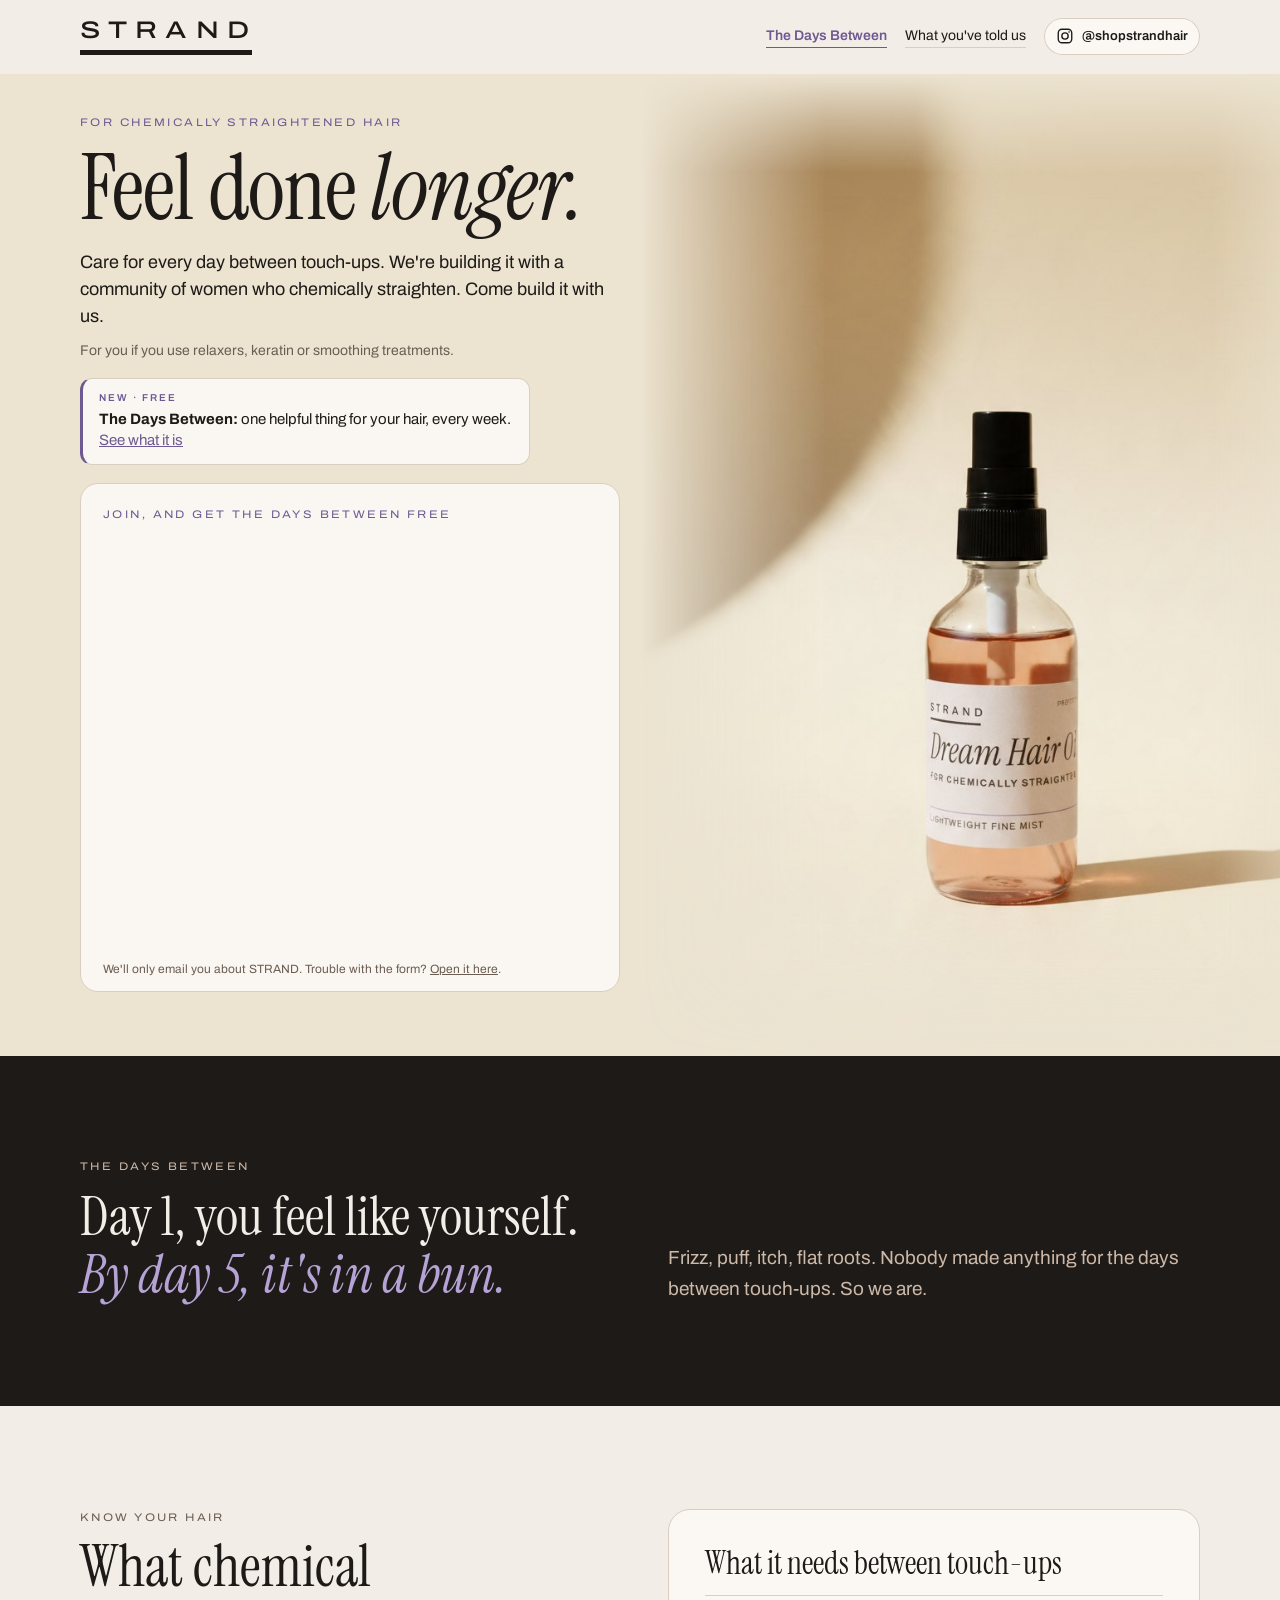
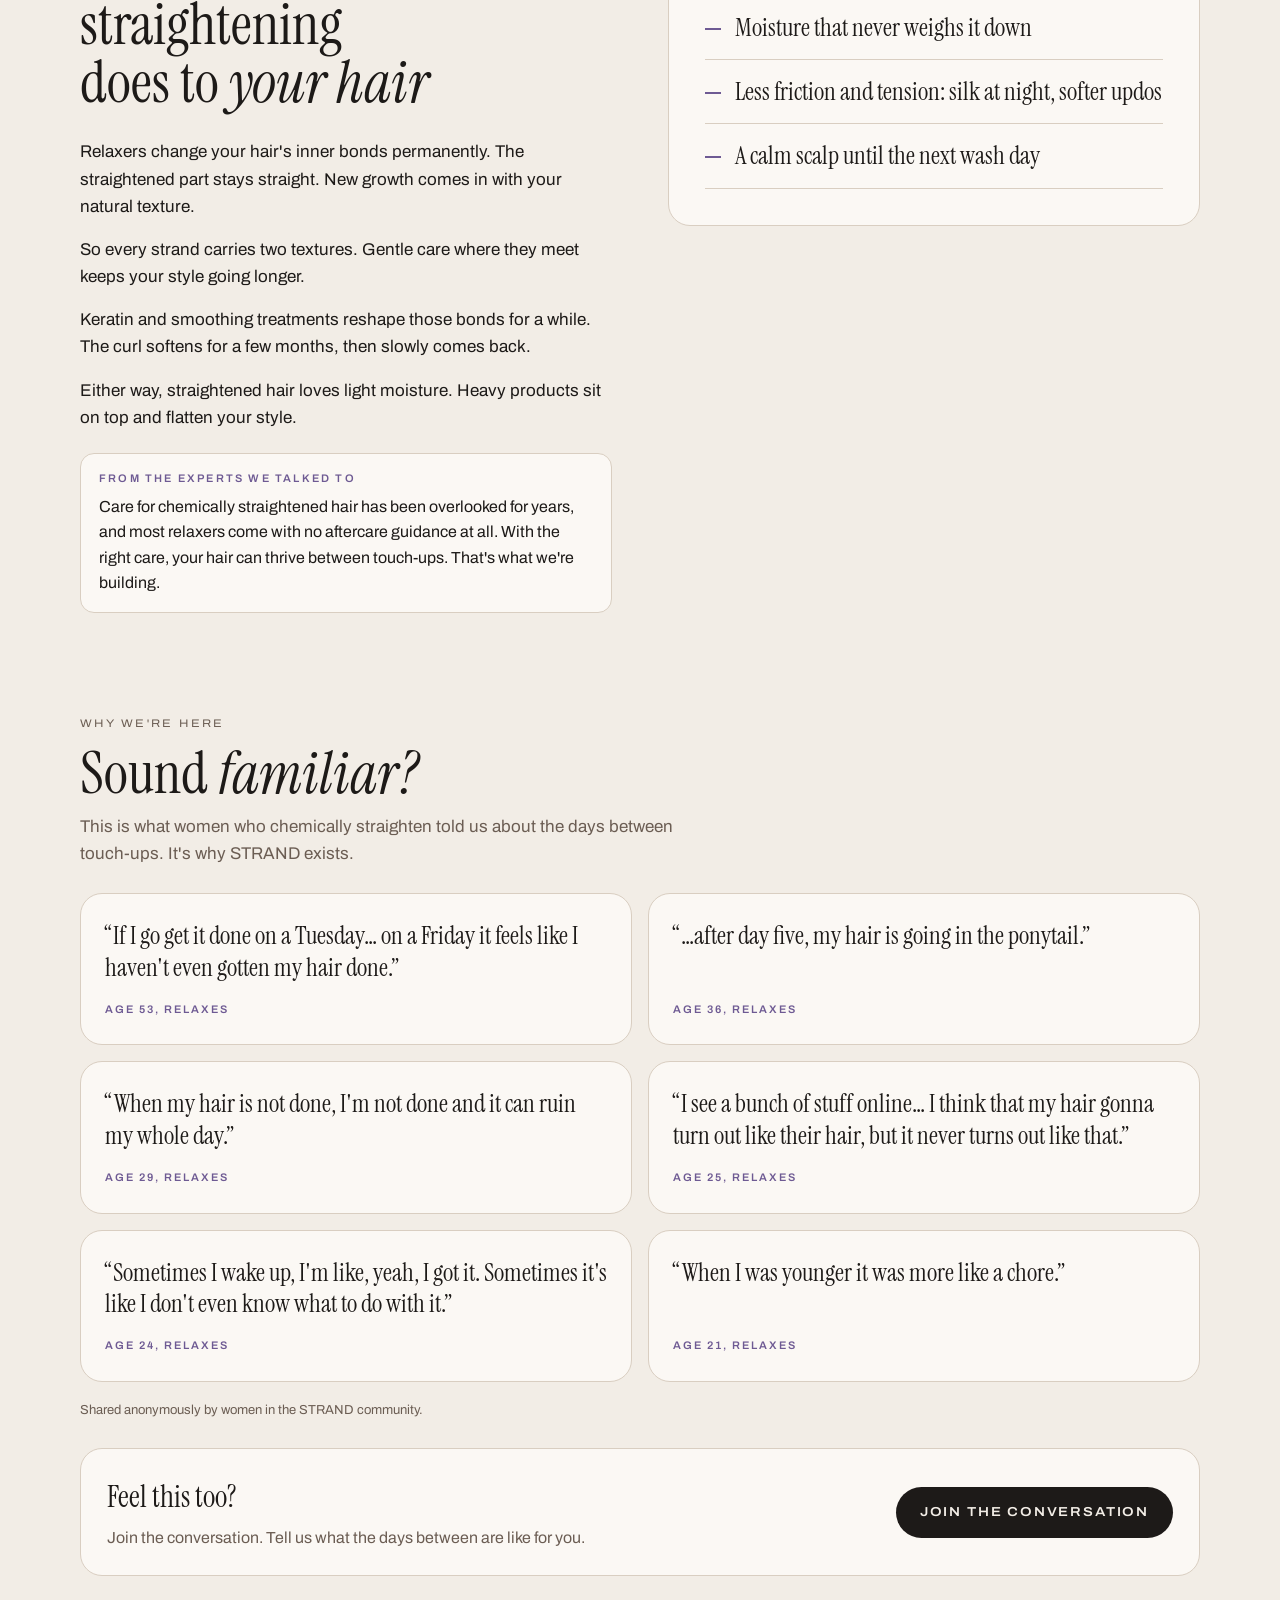
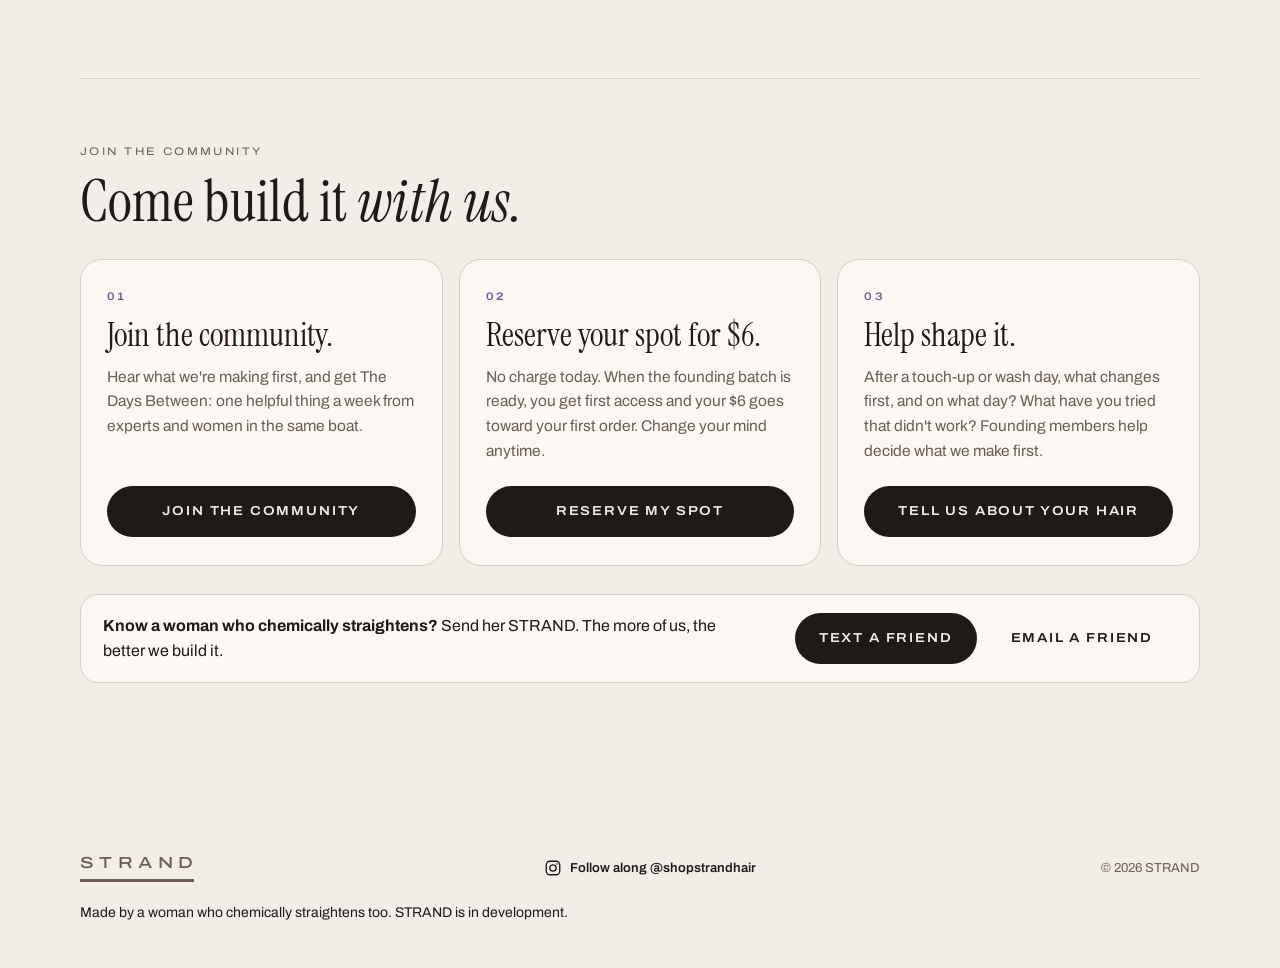
==== index.html @ 265624a0 "Hybrid: keep community homepage, add The Days Between tab, hero callout and landing page Co-Authored" ====
<!doctype html>
<html lang="en">
<head>
<meta charset="utf-8">
<meta name="viewport" content="width=device-width, initial-scale=1, viewport-fit=cover">
<title>STRAND | Care for chemically straightened hair</title>
<meta name="description" content="Feel done longer. Care for every day between touch-ups, built with women who chemically straighten.">
<link rel="icon" href="icon.png" type="image/png">
<link rel="apple-touch-icon" href="icon.png">
<meta property="og:type" content="website">
<meta property="og:site_name" content="STRAND">
<meta property="og:url" content="https://strand-haircare.com/">
<meta property="og:title" content="STRAND | Care for chemically straightened hair">
<meta property="og:description" content="Feel done longer. Care for every day between touch-ups, built with women who chemically straighten.">
<meta property="og:image" content="https://strand-haircare.com/og.png?v=3">
<meta property="og:image:width" content="1200">
<meta property="og:image:height" content="630">
<meta property="og:image:alt" content="A STRAND glass bottle with a black fine-mist sprayer on a cream background">
<meta name="twitter:card" content="summary_large_image">
<meta name="twitter:image" content="https://strand-haircare.com/og.png?v=3">
<link rel="preconnect" href="https://fonts.googleapis.com">
<link rel="preconnect" href="https://fonts.gstatic.com" crossorigin>
<link rel="stylesheet" href="https://fonts.googleapis.com/css2?family=Archivo:wdth,wght@62..125,300..700&family=Instrument+Serif:ital@0;1&display=swap">
<link rel="stylesheet" href="styles.css?v=20261026">
<link rel="preload" as="image" href="img/dream-hair-oil.jpg">
<style>
html,body{overflow-x:clip}
:root{--cream:#ECE4D1}

/* Hero: bottle photo as full-bleed background */
.v3hero{position:relative;overflow:hidden;background:var(--cream);padding:40px 0 64px}
.v3hero::before{content:"";position:absolute;top:0;bottom:0;left:50%;aspect-ratio:864/1184;background:url(img/dream-hair-oil.jpg) 50% 50%/cover no-repeat;-webkit-mask-image:linear-gradient(90deg,transparent 0,#000 26%,#000 80%,transparent 100%),linear-gradient(180deg,transparent 0,#000 10%,#000 90%,transparent 100%);-webkit-mask-composite:source-in;mask-image:linear-gradient(90deg,transparent 0,#000 26%,#000 80%,transparent 100%),linear-gradient(180deg,transparent 0,#000 10%,#000 90%,transparent 100%);mask-composite:intersect;pointer-events:none}
.v3hero .wrap{position:relative;z-index:1;min-height:640px;display:flex;align-items:center}
.v3hero .copy{max-width:540px}
.v3hero .eyebrow{color:var(--lav-deep);margin-bottom:14px}
.v3hero h1{font-size:clamp(48px,7vw,92px);line-height:.95;letter-spacing:-.01em}
.v3hero .sub{font-size:18px;line-height:1.5;color:var(--ink);margin:18px 0 10px;max-width:30em}
.v3hero .foryou{font-size:14px;color:var(--muted);margin:0 0 22px}
.dbcall{display:block;margin:-6px 0 18px;padding:12px 16px;background:rgba(251,248,244,.94);border:1px solid var(--line);border-left:3px solid var(--lav-deep);border-radius:12px;font-size:15px;line-height:1.45;color:var(--ink);text-decoration:none;max-width:30em}.dbcall span{display:block;font-size:10px;letter-spacing:.2em;text-transform:uppercase;color:var(--lav-deep);font-weight:600;margin-bottom:3px}.dbcall u{color:var(--lav-deep)}
.hero-form{background:rgba(251,248,244,.94)}
.hide{display:none!important}

.sec{padding:clamp(64px,8vw,104px) 0}
.sec h2{font-size:clamp(36px,4.6vw,58px);line-height:1}
.sec .lede{font-size:18px;color:var(--muted);max-width:32em;margin:18px 0 0}

/* The days between */
.days{background:var(--ink);color:var(--on-cocoa)}
.days .eyebrow{color:var(--on-cocoa-muted)}
.days .grid{display:grid;grid-template-columns:1fr 1fr;gap:56px;align-items:end}
.days .big{font-family:var(--f-display);font-size:clamp(34px,4.2vw,54px);line-height:1.08;margin:12px 0 0}
.days .big em{color:var(--lav)}
.days p.lede{color:var(--on-cocoa-muted);margin:0;font-size:19px}

/* What straightening does */
.navlinks{display:flex;align-items:center;gap:18px}.navtold{font-size:14px;color:var(--ink);text-decoration:none;border-bottom:1px solid var(--line)}.navdb{font-size:14px;color:var(--lav-deep);font-weight:600;text-decoration:none;border-bottom:1px solid currentColor}@media (max-width:600px){.navtold{display:none}}
.learn .grid{display:grid;grid-template-columns:1fr 1fr;gap:56px;align-items:start}
.learn .facts{display:flex;flex-direction:column;gap:16px;font-size:17px;margin:0}
.learn .facts p{margin:0}
.learn .facts .experts{margin-top:6px;padding:16px 18px;background:var(--card);border:1px solid var(--line);border-radius:14px;font-size:16px}
.learn .facts .experts span{display:block;font-size:11px;letter-spacing:.2em;text-transform:uppercase;color:var(--lav-deep);font-weight:600;margin-bottom:6px}
.ways .share{margin-top:28px;display:flex;gap:18px;align-items:center;justify-content:space-between;flex-wrap:wrap;border:1px solid var(--line);border-radius:18px;padding:18px 22px;background:var(--card)}
.ways .share p{margin:0;max-width:40em}
.ways .sharebtns{display:flex;gap:10px;flex-wrap:wrap}
.learn .needs{background:var(--card);border:1px solid var(--line);border-radius:22px;padding:clamp(24px,3vw,36px)}
.learn .needs h3{font-size:clamp(26px,2.6vw,32px);line-height:1.1;margin:0 0 14px}
.learn .needs ul{list-style:none;margin:0;padding:0;border-top:1px solid var(--line)}
.learn .needs li{font-family:var(--f-display);font-size:clamp(21px,2vw,25px);line-height:1.25;padding:16px 0;border-bottom:1px solid var(--line);display:flex;gap:14px;align-items:baseline}
.learn .needs li::before{content:"";flex:none;width:16px;height:2px;background:var(--lav-deep);transform:translateY(-6px)}

/* What you've told us */
.told{padding-top:0}
.told .qrow{display:grid;grid-template-columns:repeat(2,1fr);gap:16px}
.told .q{margin:0;background:var(--card);border:1px solid var(--line);border-radius:22px;padding:26px 24px;display:flex;flex-direction:column;justify-content:space-between;gap:18px}
.told blockquote{margin:0;font-family:var(--f-display);font-size:clamp(21px,2vw,25px);line-height:1.25}
.told figcaption{font-size:11px;letter-spacing:.18em;text-transform:uppercase;color:var(--lav-deep);font-weight:600}
.told .qnote{margin:18px 0 0;font-size:13px;color:var(--muted)}
.told .qlede{margin:0 0 26px;max-width:620px;font-size:17px;color:var(--muted)}
.told .qcta{margin-top:28px;background:var(--card);border:1px solid var(--line);border-radius:22px;padding:24px 26px;display:flex;align-items:center;justify-content:space-between;gap:20px}
.told .qcta h3{font-size:clamp(24px,2.4vw,30px);margin:0 0 4px}
.told .qcta p{margin:0;color:var(--muted)}
@media (max-width:700px){.told .qcta{flex-direction:column;align-items:stretch}}
@media (max-width:900px){.told .qrow{grid-template-columns:none;grid-auto-flow:column;grid-auto-columns:82%;overflow-x:auto;scroll-snap-type:x mandatory;padding-bottom:6px}.told .q{scroll-snap-align:start}}

/* Three ways in */
.ways{padding-top:0;padding-bottom:clamp(88px,10vw,128px)}
.ways .head{border-top:1px solid var(--line);padding-top:clamp(40px,5vw,64px);margin-bottom:28px}
.ways .row{display:grid;grid-template-columns:repeat(3,1fr);gap:16px}
.way{background:var(--card);border:1px solid var(--line);border-radius:22px;padding:28px 26px;display:flex;flex-direction:column;gap:12px;min-width:0}
.way .n{font-size:11px;letter-spacing:.2em;color:var(--lav-deep);font-weight:600;font-stretch:115%}
.way h3{font-size:clamp(28px,2.6vw,34px);line-height:1.05}
.way p{margin:0;color:var(--muted);font-size:15.5px;flex:1}
.way .btn{margin-top:10px;align-self:stretch}

.sticky{position:fixed;left:12px;right:12px;bottom:calc(12px + env(safe-area-inset-bottom));z-index:50;display:none}
.sticky .btn{width:100%;box-shadow:0 8px 28px rgba(29,26,24,.25)}
footer .made{flex-basis:100%;order:3;font-size:14px;color:var(--ink)}

@media (max-width:1100px){
  .v3hero::before{left:auto;right:-6%}
  .v3hero .copy{max-width:470px}
}
@media (max-width:900px){
  .days .grid,.learn .grid,.ways .row{grid-template-columns:1fr;gap:22px}
  .v3hero{padding:22px 0 36px}
  .v3hero::before{display:none}
  .v3hero .stage{margin:-24px calc(-1 * max(20px, env(safe-area-inset-left, 0px))) -6px;background:url(img/dream-hair-oil.jpg) 50% -170px/auto 600px no-repeat;-webkit-mask-image:linear-gradient(180deg,transparent 0,#000 12%,#000 85%,transparent 100%);mask-image:linear-gradient(180deg,transparent 0,#000 12%,#000 85%,transparent 100%)}
  .v3hero .wrap{min-height:0;display:block}
  .v3hero .copy{max-width:none}
  .v3hero .stage{height:340px}
  /* Mobile: form above the fold, bottle below it */
  .v3hero .copy{display:flex;flex-direction:column}
  .v3hero .hero-form{order:1}
  .v3hero .stage{order:2;margin-top:4px;height:300px}
  .v3hero .foryou{margin-bottom:14px}
  .v3hero h1{font-size:46px}
  .v3hero .sub{font-size:16px;margin:12px 0 8px}
  .v3hero .eyebrow{margin-bottom:8px}
  .sticky.on{display:block}
}
@media (min-width:901px){.v3hero .stage{display:none}}
</style>
</head>
<body>

<header class="top" id="top-bar">
  <div class="wrap">
    <a class="mark" href="#top" aria-label="STRAND home"><b>STRAND</b><i></i></a>
    <nav class="navlinks" aria-label="Main">
      <a class="navdb" href="/days-between">The Days Between</a>
      <a class="navtold" href="#told">What you've told us</a>
      <a class="ig" href="https://www.instagram.com/shopstrandhair/" target="_blank" rel="noopener" aria-label="Follow STRAND on Instagram"><svg viewBox="0 0 24 24" width="18" height="18" aria-hidden="true" fill="none" stroke="currentColor" stroke-width="1.8"><rect x="3" y="3" width="18" height="18" rx="5"/><circle cx="12" cy="12" r="4.2"/><circle cx="17.4" cy="6.6" r="1.1" fill="currentColor" stroke="none"/></svg><span>@shopstrandhair</span></a>
    </nav>
  </div>
</header>

<main id="top">
  <!-- Hero -->
  <section class="v3hero" aria-labelledby="h1">
    <div class="wrap">
      <div class="copy">
        <div class="eyebrow">For chemically straightened hair</div>
        <h1 id="h1">Feel done <em>longer.</em></h1>
        <p class="sub">Care for every day between touch-ups. We're building it with a community of women who chemically straighten. Come build it with us.</p>
        <p class="foryou">For you if you use relaxers, keratin or smoothing treatments.</p>
        <a class="dbcall" href="/days-between"><span>New · Free</span><b>The Days Between:</b> one helpful thing for your hair, every week. <u>See what it is</u></a>
        <div class="stage" aria-hidden="true"></div>
        <div class="tally-wrap hero-form" id="join">
          <div class="eyebrow" style="margin-bottom:6px">Join, and get The Days Between free</div>
          <iframe id="tally" data-src="https://tally.so/embed/q5ZBPY" width="100%" height="420" frameborder="0" marginheight="0" marginwidth="0" title="Join the list"></iframe>
          <p class="fine">We'll only email you about STRAND. Trouble with the form? <a href="https://tally.so/r/q5ZBPY" data-utm target="_blank" rel="noopener">Open it here</a>.</p>
        </div>
      </div>
    </div>
  </section>

  <!-- The days between -->
  <section class="sec days" id="days" aria-labelledby="h2days">
    <div class="wrap">
      <div class="grid">
        <div>
          <div class="eyebrow">The days between</div>
          <h2 id="h2days" class="big">Day 1, you feel like yourself. <em>By day 5, it's in a bun.</em></h2>
        </div>
        <p class="lede">Frizz, puff, itch, flat roots. Nobody made anything for the days between touch-ups. So we are.</p>
      </div>
    </div>
  </section>

  <!-- What chemical straightening does -->
  <section class="sec learn" id="learn" aria-labelledby="h2learn">
    <div class="wrap">
      <div class="grid">
        <div>
          <div class="eyebrow">Know your hair</div>
          <h2 id="h2learn" style="margin:12px 0 26px">What chemical straightening does to <em>your hair</em></h2>
          <div class="facts">
            <p>Relaxers change your hair's inner bonds permanently. The straightened part stays straight. New growth comes in with your natural texture.</p>
            <p>So every strand carries two textures. Gentle care where they meet keeps your style going longer.</p>
            <p>Keratin and smoothing treatments reshape those bonds for a while. The curl softens for a few months, then slowly comes back.</p>
            <p>Either way, straightened hair loves light moisture. Heavy products sit on top and flatten your style.</p>
            <p class="experts"><span>From the experts we talked to</span>Care for chemically straightened hair has been overlooked for years, and most relaxers come with no aftercare guidance at all. With the right care, your hair can thrive between touch-ups. That's what we're building.</p>
          </div>
        </div>
        <div class="needs">
          <h3>What it needs between touch-ups</h3>
          <ul>
            <li>Moisture that never weighs it down</li>
            <li>Less friction and tension: silk at night, softer updos</li>
            <li>A calm scalp until the next wash day</li>
          </ul>
        </div>
      </div>
    </div>
  </section>

  <!-- What you've told us -->
  <section class="sec told" id="told" aria-labelledby="h2told">
    <div class="wrap">
      <div class="eyebrow">Why we're here</div>
      <h2 id="h2told" style="margin:12px 0 10px">Sound <em>familiar?</em></h2>
      <p class="qlede">This is what women who chemically straighten told us about the days between touch-ups. It's why STRAND exists.</p>
      <div class="qrow">
          <figure class="q"><blockquote>&ldquo;If I go get it done on a Tuesday&hellip; on a Friday it feels like I haven't even gotten my hair done.&rdquo;</blockquote><figcaption>Age 53, relaxes</figcaption></figure>
          <figure class="q"><blockquote>&ldquo;&hellip;after day five, my hair is going in the ponytail.&rdquo;</blockquote><figcaption>Age 36, relaxes</figcaption></figure>
          <figure class="q"><blockquote>&ldquo;When my hair is not done, I'm not done and it can ruin my whole day.&rdquo;</blockquote><figcaption>Age 29, relaxes</figcaption></figure>
          <figure class="q"><blockquote>&ldquo;I see a bunch of stuff online&hellip; I think that my hair gonna turn out like their hair, but it never turns out like that.&rdquo;</blockquote><figcaption>Age 25, relaxes</figcaption></figure>
          <figure class="q"><blockquote>&ldquo;Sometimes I wake up, I'm like, yeah, I got it. Sometimes it's like I don't even know what to do with it.&rdquo;</blockquote><figcaption>Age 24, relaxes</figcaption></figure>
          <figure class="q"><blockquote>&ldquo;When I was younger it was more like a chore.&rdquo;</blockquote><figcaption>Age 21, relaxes</figcaption></figure>
      </div>
      <p class="qnote">Shared anonymously by women in the STRAND community.</p>
      <div class="qcta">
        <div><h3>Feel this too?</h3><p>Join the conversation. Tell us what the days between are like for you.</p></div>
        <a class="btn dark" href="https://tally.so/r/q5ZBPY" data-tally-btn="conversation" target="_blank" rel="noopener">Join the conversation</a>
      </div>
    </div>
  </section>

  <!-- Three ways in -->
  <section class="sec ways" id="ways" aria-labelledby="h2ways">
    <div class="wrap">
      <div class="head">
        <div class="eyebrow">Join the community</div>
        <h2 id="h2ways" style="margin-top:12px">Come build it <em>with us.</em></h2>
      </div>
      <div class="row">
        <article class="way">
          <span class="n">01</span>
          <h3>Join the community.</h3>
          <p>Hear what we're making first, and get The Days Between: one helpful thing a week from experts and women in the same boat.</p>
          <a class="btn dark" href="https://tally.so/r/q5ZBPY" data-tally-btn="waitlist" target="_blank" rel="noopener">Join the community</a>
        </article>
        <article class="way">
          <span class="n">02</span>
          <h3>Reserve your spot for $6.</h3>
          <p>No charge today. When the founding batch is ready, you get first access and your $6 goes toward your first order. Change your mind anytime.</p>
          <a class="btn dark" href="https://tally.so/r/q5ZBPY" data-tally-btn="reserve6" target="_blank" rel="noopener">Reserve my spot</a>
        </article>
        <article class="way">
          <span class="n">03</span>
          <h3>Help shape it.</h3>
          <p>After a touch-up or wash day, what changes first, and on what day? What have you tried that didn't work? Founding members help decide what we make first.</p>
          <a class="btn dark" href="https://tally.so/r/q5ZBPY" data-tally-btn="feedback" target="_blank" rel="noopener">Tell us about your hair</a>
        </article>
      </div>
      <div class="share">
        <p><strong>Know a woman who chemically straightens?</strong> Send her STRAND. The more of us, the better we build it.</p>
        <div class="sharebtns"><a class="btn dark" href="sms:?&amp;body=Thought%20of%20you%21%20I%20joined%20STRAND.%20They%27re%20building%20care%20for%20chemically%20straightened%20hair%2C%20for%20every%20day%20between%20touch-ups.%20Free%20to%20join%2C%20and%20you%20help%20decide%20what%20they%20make%20first%3A%20https%3A%2F%2Fstrand-haircare.com%2Fhi">Text a friend</a><a class="btn" href="mailto:?subject=Thought%20of%20you&amp;body=Hey%21%0A%0AI%20joined%20STRAND%20and%20thought%20of%20you%20right%20away.%0A%0AS%20T%20R%20A%20N%20D%0AFeel%20done%20longer.%0A%0ACare%20for%20every%20day%20between%20touch-ups%2C%20made%20with%20women%20who%20relax%2C%20use%20keratin%20or%20smooth%20their%20hair.%20It%27s%20a%20free%20community%2C%20and%20you%20help%20decide%20what%20they%20make%20first.%0A%0AJoin%20here%3A%20https%3A%2F%2Fstrand-haircare.com%2Finvite%0A">Email a friend</a></div>
      </div>
    </div>
  </section>
</main>

<div class="sticky" id="sticky"><a class="btn dark" href="#join">Join the list</a></div>

<footer>
  <div class="wrap">
    <a class="mark" href="#top" aria-label="STRAND home"><b>STRAND</b><i></i></a>
    <a class="foot-ig" href="https://www.instagram.com/shopstrandhair/" target="_blank" rel="noopener"><svg viewBox="0 0 24 24" width="18" height="18" aria-hidden="true" fill="none" stroke="currentColor" stroke-width="1.8"><rect x="3" y="3" width="18" height="18" rx="5"/><circle cx="12" cy="12" r="4.2"/><circle cx="17.4" cy="6.6" r="1.1" fill="currentColor" stroke="none"/></svg>Follow along @shopstrandhair</a>
    <span class="made">Made by a woman who chemically straightens too. STRAND is in development.</span>
    <span>&copy; 2026 STRAND</span>
  </div>
</footer>

<script>
(function(){
  var FORM='q5ZBPY';
  var q=new URLSearchParams(location.search), utm={};
  ['utm_source','utm_campaign','utm_content','utm_medium'].forEach(function(k){ if(q.get(k)) utm[k]=q.get(k); });
  var qs=new URLSearchParams(utm).toString();
  document.querySelectorAll('a[data-utm]').forEach(function(a){ if(qs) a.href+= (a.href.indexOf('?')>-1?'&':'?')+qs; });

  // Inline hero embed (unchanged wiring): page UTMs pass through as hidden fields
  var f=document.getElementById('tally'), p=new URLSearchParams(utm);
  p.set('alignLeft','1'); p.set('hideTitle','1'); p.set('transparentBackground','1'); p.set('dynamicHeight','1');
  f.setAttribute('data-tally-src', f.getAttribute('data-src')+'?'+p.toString());
  var sc=document.createElement('script'); sc.src='https://tally.so/widgets/embed.js'; sc.async=true;
  sc.onload=function(){ if(window.Tally){ Tally.loadEmbeds(); } };
  sc.onerror=function(){ f.src=f.getAttribute('data-tally-src'); };
  document.head.appendChild(sc);
  window.addEventListener('message',function(e){ try{ if(typeof e.data==='string' && e.data.indexOf('Tally.FormSubmitted')>-1){ joined(); } }catch(err){} });
  function joined(){ document.body.classList.add('joined'); upd(); }

  // Popup opener. fields = hidden fields sent to Tally (page UTMs + any button tag).
  function opener(fields, link){
    link.href='https://tally.so/r/'+FORM+(Object.keys(fields).length?'?'+new URLSearchParams(fields).toString():'');
    link.target='_blank'; link.rel='noopener';
    link.addEventListener('click',function(e){
      if(window.Tally && Tally.openPopup){
        e.preventDefault();
        Tally.openPopup(FORM,{layout:'modal',width:520,hiddenFields:fields,autoClose:1500,onSubmit:joined});
      } // else: the link opens the hosted form in a new tab with the same params
    });
  }

  // Three ways in: same form, button tag wins over any page utm_content
  document.querySelectorAll('[data-tally-btn]').forEach(function(a){
    var fields=Object.assign({},utm);
    if(!fields.utm_source) fields.utm_source='site';
    fields.utm_content=a.getAttribute('data-tally-btn');
    opener(fields,a);
  });

  // Mobile sticky: page UTMs only (same as before)
  var st=document.getElementById('sticky'), hero=document.getElementById('join'), end=document.getElementById('ways');
  opener(Object.assign({},utm), st.querySelector('a'));
  var vis={hero:true,end:false};
  function upd(){ st.classList.toggle('on', !vis.hero && !vis.end && !document.body.classList.contains('joined')); }
  if('IntersectionObserver' in window){
    new IntersectionObserver(function(es){ es.forEach(function(e){ vis.hero=e.isIntersecting; }); upd(); }).observe(hero);
    new IntersectionObserver(function(es){ es.forEach(function(e){ vis.end=e.isIntersecting; }); upd(); }).observe(end);
  }
  var sb=document.getElementById('sharebtn');
  if(sb){ var shareUrl='https://strand-haircare.com/?utm_source=share&utm_campaign=friend';
    sb.addEventListener('click',function(){
      var d={title:'STRAND',text:'Care for chemically straightened hair, built with women who straighten. Come help build it.',url:shareUrl};
      if(navigator.share){ navigator.share(d).catch(function(){}); }
      else if(navigator.clipboard){ navigator.clipboard.writeText(shareUrl).then(function(){ sb.textContent='Link copied'; setTimeout(function(){sb.textContent='Send to a friend';},2500); }); }
      else { location.href='mailto:?subject='+encodeURIComponent('Thought of you')+'&body='+encodeURIComponent(d.text+' '+shareUrl); }
    }); }
  var bar=document.getElementById('top-bar');
  window.addEventListener('scroll',function(){ bar.classList.toggle('scrolled', window.scrollY>10); },{passive:true});
})();
</script>
</body>
</html>
---- styles.css ----
:root{
  color-scheme:light;
  --silk:#F2EDE6; --sand:#E8DFD3; --tan:#C8AD92; --cocoa:#4A2E22; --ink:#1D1A18;
  --lav:#B6A3D6; --lav-deep:#6E5A93; --muted:#6B5D53; --line:#D9CEC1; --card:#FBF8F4;
  --on-cocoa:#F2EDE6; --on-cocoa-muted:#CDB9A8;
  --f-display:"Instrument Serif","Iowan Old Style",Georgia,serif;
  --f-body:"Archivo","Helvetica Neue",Arial,sans-serif;
}
*{box-sizing:border-box}
html{scroll-behavior:smooth}
body{margin:0;background:var(--silk);color:var(--ink);font-family:var(--f-body);font-size:16px;line-height:1.6;-webkit-font-smoothing:antialiased}
a{color:inherit}
:focus-visible{outline:2px solid var(--lav-deep);outline-offset:3px}
.wrap{max-width:1160px;margin:0 auto;padding-left:max(20px, env(safe-area-inset-left, 0px));padding-right:max(20px, env(safe-area-inset-right, 0px))}
.eyebrow{font-stretch:115%;font-size:11px;letter-spacing:.22em;text-transform:uppercase;color:var(--muted)}
h1,h2,h3{font-family:var(--f-display);font-weight:400;text-wrap:balance;margin:0}
h2{font-size:clamp(38px,5vw,64px);line-height:1}
h2 em,h1 em{font-style:italic}

/* Nav */
.top{position:sticky;top:0;z-index:20;background:rgba(242,237,230,.92);backdrop-filter:blur(10px);-webkit-backdrop-filter:blur(10px);border-bottom:1px solid transparent;transition:border-color .2s}
.top.scrolled{border-bottom-color:var(--line)}
.top .wrap{display:flex;align-items:center;justify-content:space-between;gap:16px;padding-block:18px}
.mark{display:inline-flex;flex-direction:column;gap:8px;text-decoration:none}
.mark b{font-weight:500;font-stretch:125%;letter-spacing:.34em;font-size:24px;line-height:1}
.mark i{display:block;height:5px;background:currentColor;width:calc(100% - .34em)}
.navlinks{display:flex;align-items:center;gap:22px}
.navlinks a.txt{font-size:13px;text-decoration:none;color:var(--muted)}
.navlinks a.txt:hover{color:var(--ink)}
.btn{display:inline-flex;align-items:center;justify-content:center;gap:10px;border:0;cursor:pointer;font-family:var(--f-body);font-stretch:112%;font-size:13px;letter-spacing:.14em;text-transform:uppercase;font-weight:600;padding:15px 24px;border-radius:999px;text-decoration:none;transition:transform .15s,background .15s,box-shadow .15s}
.btn:hover{transform:translateY(-1px)}
.btn.dark{background:var(--ink);color:var(--silk)}
.btn.lav{background:var(--lav);color:var(--ink)}
.btn.ghost{background:transparent;color:var(--ink);box-shadow:inset 0 0 0 1px var(--ink)}
.btn.sm{padding:11px 18px;font-size:11px}

/* Strand line */
.strandline{padding-top:28px}
.strandline .row{position:relative;overflow:hidden;padding-left:6px;margin-left:-6px}
.strandline svg{display:block;width:100%;height:clamp(54px,7.15vw,80px);overflow:visible}
.strandline .cap{position:absolute;right:0;top:50%;transform:translateY(calc(-100% - 2px));background:var(--silk);padding-left:14px}

/* Hero */
.hero{padding-block:34px 96px}
.hero .wrap{display:grid;grid-template-columns:1.05fr .95fr;gap:56px;align-items:center}
.hero h1{font-size:clamp(54px,8vw,112px);line-height:.94;letter-spacing:-.01em}
.hero h1 em{display:block}
.hero .lede{font-size:19px;color:var(--muted);max-width:31em;margin:28px 0 34px}
.hero .lede strong{color:var(--ink);font-weight:600}
.ctas{display:flex;flex-wrap:wrap;gap:12px;align-items:center}
.ctas small{flex-basis:100%;color:var(--muted);font-size:13px;margin-top:4px}

/* Product shot */
.shot-col{display:flex;flex-direction:column;gap:18px;min-width:0}
.reserve{display:flex;flex-direction:column;align-items:center;gap:8px;text-align:center}
.reserve small{color:var(--muted);font-size:13px}

.shot{position:relative;border-radius:22px;overflow:hidden;aspect-ratio:4/5;max-width:100%;background:radial-gradient(120% 80% at 50% 18%,#F6F1EA 0%,#E9DFD2 55%,#DACCBC 100%)}
.shot::after{content:"";position:absolute;left:0;right:0;bottom:0;height:30%;background:linear-gradient(180deg,rgba(255,255,255,0) 0%,rgba(205,188,170,.35) 100%)}
.shot svg{position:absolute;inset:0;width:100%;height:100%}

/* Problem */
.panel{background:var(--cocoa);color:var(--on-cocoa);border-radius:28px;padding:clamp(36px,6vw,80px)}
.problem .grid{display:grid;grid-template-columns:.9fr 1.1fr;gap:56px;align-items:start}
.problem p.sub{font-size:19px;color:var(--on-cocoa-muted);margin:22px 0 0;max-width:24em}
.pains{list-style:none;margin:0;padding:0;border-top:1px solid rgba(242,237,230,.2)}
.pains li{font-family:var(--f-display);font-size:clamp(23px,2.6vw,31px);line-height:1.2;padding:20px 0;border-bottom:1px solid rgba(242,237,230,.2);display:grid;grid-template-columns:44px 1fr;align-items:baseline}
.pains li span{font-family:var(--f-body);font-size:11px;letter-spacing:.18em;color:var(--on-cocoa-muted)}

section.block{padding-block:clamp(72px,10vw,120px)}

/* Product */
.product .grid{display:grid;grid-template-columns:1fr 1fr;gap:64px;align-items:center}
.status{display:inline-flex;align-items:center;gap:8px;font-size:12px;letter-spacing:.12em;text-transform:uppercase;font-weight:600;color:var(--lav-deep);font-stretch:112%}
.status::before{content:"";width:8px;height:8px;border-radius:50%;background:var(--lav)}
.product h2{margin-top:16px}
.product p.subt{font-size:12px;letter-spacing:.2em;text-transform:uppercase;color:var(--muted);font-stretch:115%;margin:14px 0 24px}
.product p.desc{font-size:19px;margin:0 0 30px;max-width:30em}
.specs{display:grid;grid-template-columns:1fr 1fr;border-top:1px solid var(--line);margin:0 0 34px}
.specs div{padding:16px 16px 16px 0;border-bottom:1px solid var(--line);min-width:0}
.specs dt{font-size:11px;letter-spacing:.18em;text-transform:uppercase;color:var(--muted);font-stretch:115%;margin-bottom:4px}
.specs dd{margin:0;font-size:15px}
.detail{border-radius:22px;overflow:hidden;aspect-ratio:1/1;max-width:100%;position:relative;background:linear-gradient(160deg,#D9CCEA 0%,#B6A3D6 55%,#9C88C4 100%)}
.detail svg{position:absolute;inset:0;width:100%;height:100%}
.detail .note{position:absolute;left:24px;bottom:22px;right:24px;color:#2B2238;font-family:var(--f-display);font-style:italic;font-size:clamp(22px,2.4vw,30px);line-height:1.1}

/* Insights */
.insights{background:var(--sand)}
.insights .head{display:grid;grid-template-columns:1fr 1fr;gap:56px;align-items:end;margin-bottom:48px}
.insights .head p{font-size:18px;color:var(--muted);margin:0;max-width:30em}
.stats{display:grid;grid-template-columns:repeat(3,1fr);gap:16px}
.stat{background:var(--card);border-radius:18px;padding:28px 24px 26px;display:flex;flex-direction:column;gap:10px;min-width:0}
.stat b{font-family:var(--f-display);font-weight:400;font-size:clamp(52px,6vw,72px);line-height:.9;font-variant-numeric:tabular-nums}
.stat p{margin:0;font-size:15px;line-height:1.45}
.heard{margin-top:16px;background:var(--card);border-radius:18px;padding:28px;display:grid;grid-template-columns:1fr auto;gap:24px;align-items:center}
.heard p{margin:0;font-family:var(--f-display);font-size:clamp(24px,2.6vw,32px);line-height:1.15}
.source{margin-top:18px;font-size:12px;color:var(--muted);max-width:60em}

/* Story */
.story .grid{display:grid;grid-template-columns:.85fr 1.15fr;gap:64px;align-items:start}
.story h2{font-size:clamp(38px,4.6vw,60px);line-height:1}
.story h2 em{display:block}
.story .copy{display:flex;flex-direction:column;gap:20px;font-size:19px;max-width:34em}
.story .copy p{margin:0}
.story .copy .lead{font-family:var(--f-display);font-size:clamp(26px,2.8vw,34px);line-height:1.15}
.story .pull{border-left:2px solid var(--lav);padding-left:20px;font-family:var(--f-display);font-style:italic;font-size:clamp(24px,2.6vw,30px);line-height:1.2}
.story .byline{display:flex;align-items:center;gap:16px}
.story .byline img{width:72px;height:72px;border-radius:50%;object-fit:cover;display:block;flex:none}
.story .sig{font-size:12px;letter-spacing:.2em;text-transform:uppercase;font-stretch:115%;color:var(--muted)}

/* List */
.list .panel{background:var(--ink)}
.list .grid{display:grid;grid-template-columns:.8fr 1.2fr;gap:56px;align-items:start}
.list h2{color:var(--on-cocoa)}
.list .intro p{font-size:18px;color:var(--on-cocoa-muted);max-width:26em;margin:22px 0 0}
.perks{list-style:none;padding:0;margin:28px 0 0;display:flex;flex-direction:column;gap:14px}
.perks li{display:flex;gap:14px;align-items:baseline;font-size:16px;color:var(--on-cocoa)}
.perks li::before{content:"";flex:none;width:18px;height:2px;background:var(--lav);transform:translateY(-4px)}
.tally-wrap{background:var(--silk);border-radius:18px;padding:26px 26px 14px;min-width:0}
.tally-wrap iframe{display:block;width:100%;border:0}
.fine{font-size:12px;color:var(--muted);margin:10px 0 0}

footer{padding-block:44px}
footer .wrap{display:flex;flex-wrap:wrap;gap:20px;justify-content:space-between;align-items:center;font-size:13px;color:var(--muted)}
footer .mark b{font-size:16px}
footer .mark i{height:3px}


/* Why oil */
.why{border-top:1px solid var(--line)}
.why .head{display:grid;grid-template-columns:1fr 1fr;gap:56px;align-items:end;margin-bottom:44px}
.why .head p{font-size:18px;color:var(--muted);margin:0;max-width:30em}
.benefits{display:grid;grid-template-columns:repeat(3,1fr);gap:16px}
.benefit{background:var(--card);border:1px solid var(--line);border-radius:18px;padding:28px 26px;display:flex;flex-direction:column;gap:10px;min-width:0}
.benefit h3{font-size:30px;line-height:1.05}
.benefit p{margin:0;color:var(--muted);font-size:15.5px}
.benefit .num{font-size:11px;letter-spacing:.2em;color:var(--lav-deep);font-weight:600;font-stretch:115%}
.light{margin-top:16px;display:grid;grid-template-columns:1fr 1fr;gap:16px}
.light > div{border-radius:18px;padding:30px 28px;min-width:0}
.light .lt{background:var(--lav);color:var(--ink)}
.light .lt h3{font-size:32px;line-height:1.05;margin-bottom:10px}
.light .lt p{margin:0;font-size:16px}
.light .how{background:var(--ink);color:var(--on-cocoa)}
.light .how h3{font-size:28px;margin-bottom:14px;color:var(--on-cocoa)}
.how ol{margin:0;padding:0;list-style:none;display:flex;flex-direction:column;gap:12px;counter-reset:s}
.how li{display:grid;grid-template-columns:34px 1fr;font-size:15.5px;color:var(--on-cocoa-muted);counter-increment:s}
.how li::before{content:counter(s,decimal-leading-zero);font-size:11px;letter-spacing:.18em;color:var(--lav);padding-top:4px}
.how li b{color:var(--on-cocoa);font-weight:500}

/* Philosophy page */
.ph-hero{padding-block:34px 72px}
.ph-hero h1{font-size:clamp(54px,8vw,108px);line-height:.94;letter-spacing:-.01em;max-width:11em}
.ph-hero h1 em{display:block}
.ph-hero .lede{font-size:20px;color:var(--muted);max-width:32em;margin:28px 0 0}
.pillars{display:grid;grid-template-columns:repeat(3,1fr);gap:16px}
.pillar{border-radius:22px;padding:34px 30px 32px;display:flex;flex-direction:column;gap:14px;min-width:0}
.pillar:nth-child(1){background:var(--card);border:1px solid var(--line)}
.pillar:nth-child(2){background:var(--lav)}
.pillar:nth-child(3){background:var(--cocoa);color:var(--on-cocoa)}
.pillar .num{font-size:11px;letter-spacing:.2em;font-weight:600;font-stretch:115%;opacity:.7}
.pillar h2{font-size:clamp(40px,4.4vw,56px)}
.pillar p{margin:0;font-size:16.5px}
.pillar ul{margin:6px 0 0;padding:0;list-style:none;display:flex;flex-direction:column;gap:10px;border-top:1px solid currentColor;padding-top:16px}
.pillar:nth-child(1) ul{border-top-color:var(--line)}
.pillar:nth-child(2) ul{border-top-color:rgba(29,26,24,.25)}
.pillar:nth-child(3) ul{border-top-color:rgba(242,237,230,.25)}
.pillar li{font-size:15px;display:flex;gap:10px;align-items:baseline}
.pillar li::before{content:"";flex:none;width:14px;height:1.5px;background:currentColor;transform:translateY(-4px);opacity:.6}
.flow{display:grid;grid-template-columns:repeat(3,1fr);gap:0;border-top:1px solid var(--line);margin-top:40px}
.flow > div{padding:26px 24px 0 0;display:flex;flex-direction:column;gap:8px;min-width:0}
.flow .when{font-size:11px;letter-spacing:.2em;text-transform:uppercase;color:var(--muted);font-stretch:115%}
.flow h3{font-size:32px;line-height:1.05}
.flow p{margin:0;color:var(--muted);font-size:15.5px}
.flow .pill{align-self:flex-start;font-size:11px;letter-spacing:.12em;text-transform:uppercase;font-weight:600;padding:5px 11px;border-radius:999px;box-shadow:inset 0 0 0 1px var(--line);color:var(--muted)}
.flow .pill.now{background:var(--lav);color:var(--ink);box-shadow:none}
.never{display:grid;grid-template-columns:.8fr 1.2fr;gap:56px;align-items:start}
.never ul{list-style:none;margin:0;padding:0;border-top:1px solid var(--line)}
.never li{font-family:var(--f-display);font-size:clamp(24px,2.6vw,32px);line-height:1.2;padding:18px 0;border-bottom:1px solid var(--line)}
.never li s{text-decoration-thickness:1.5px;color:var(--muted)}
.cta-band{text-align:left}
.cta-band .panel{display:grid;grid-template-columns:1fr auto;gap:32px;align-items:center}
.cta-band h2{color:var(--on-cocoa)}
.cta-band p{color:var(--on-cocoa-muted);margin:14px 0 0;font-size:18px;max-width:28em}
.navlinks a.txt.on{color:var(--ink)}
@media (max-width:900px){
  .why .head,.light,.never,.cta-band .panel{grid-template-columns:1fr;gap:24px}
  .benefits,.pillars,.flow{grid-template-columns:1fr}
  .flow > div{padding-bottom:22px;border-bottom:1px solid var(--line)}
}
@media (max-width:900px){
  .hero .wrap,.problem .grid,.product .grid,.insights .head,.story .grid,.list .grid{grid-template-columns:1fr;gap:36px}
  .shot,.shot-col{max-width:460px}
  .navlinks a.txt{display:none}
}
@media (max-width:560px){
  .mark b{font-size:19px}
  .stats,.specs{grid-template-columns:1fr}
  .heard{grid-template-columns:1fr}
  .strandline .cap{position:static;transform:none;display:block;padding:12px 0 0;background:none;font-size:9px;letter-spacing:.14em;white-space:nowrap}
  .panel{border-radius:20px}
  .tally-wrap{padding:16px 14px 10px}
  .hero{padding-block:24px 72px}
}
@media (prefers-reduced-motion:no-preference){
  .strandpath{stroke-dasharray:2400;stroke-dashoffset:2400;animation:draw 2.4s cubic-bezier(.4,0,.2,1) .2s forwards}
  @keyframes draw{to{stroke-dashoffset:0}}
}

.strandline .cap b{font-weight:700;color:var(--ink)}

.hero-form{background:var(--card);border:1px solid var(--line);padding:22px 22px 12px;scroll-margin-top:90px;max-width:560px}
.join-cta{align-self:center}
.join-cta .btn{font-size:17px}

/* Instagram */
.ig{display:inline-flex;align-items:center;gap:8px;text-decoration:none;color:var(--ink);font-size:13px;font-weight:600;padding:8px 12px;border-radius:999px;box-shadow:inset 0 0 0 1px var(--line);background:var(--card);transition:box-shadow .15s,transform .15s}
.ig:hover{box-shadow:inset 0 0 0 1px var(--lav-deep);color:var(--lav-deep);transform:translateY(-1px)}
.ig-btn{margin-top:14px;background:transparent;color:var(--silk);box-shadow:inset 0 0 0 1px var(--lav)}
.ig-btn:hover{background:var(--lav);color:var(--ink)}
.foot-ig{display:inline-flex;align-items:center;gap:8px;color:var(--ink);font-weight:600;text-decoration:none}
.foot-ig:hover{color:var(--lav-deep)}
@media (max-width:560px){.ig span{display:none}.ig{padding:9px}.navlinks{gap:10px}}

/* Real product photography */
.shot img,.detail img{position:absolute;inset:0;width:100%;height:100%;object-fit:cover;display:block}
.shot::after{display:none}
.detail{aspect-ratio:4/5;background:var(--sand)}
.detail img{object-position:50% 40%}
.detail .note{color:var(--ink);text-shadow:0 1px 12px rgba(242,237,230,.8)}
.light{grid-template-columns:1fr 1fr .9fr}
.light .howpic{margin:0;padding:0;border-radius:18px;overflow:hidden;min-height:320px;position:relative}
.light .howpic img{position:absolute;inset:0;width:100%;height:100%;object-fit:cover;object-position:50% 35%}
@media (max-width:900px){.light .howpic{aspect-ratio:4/5;min-height:0}}
@media (max-width:900px){.light{grid-template-columns:1fr}}
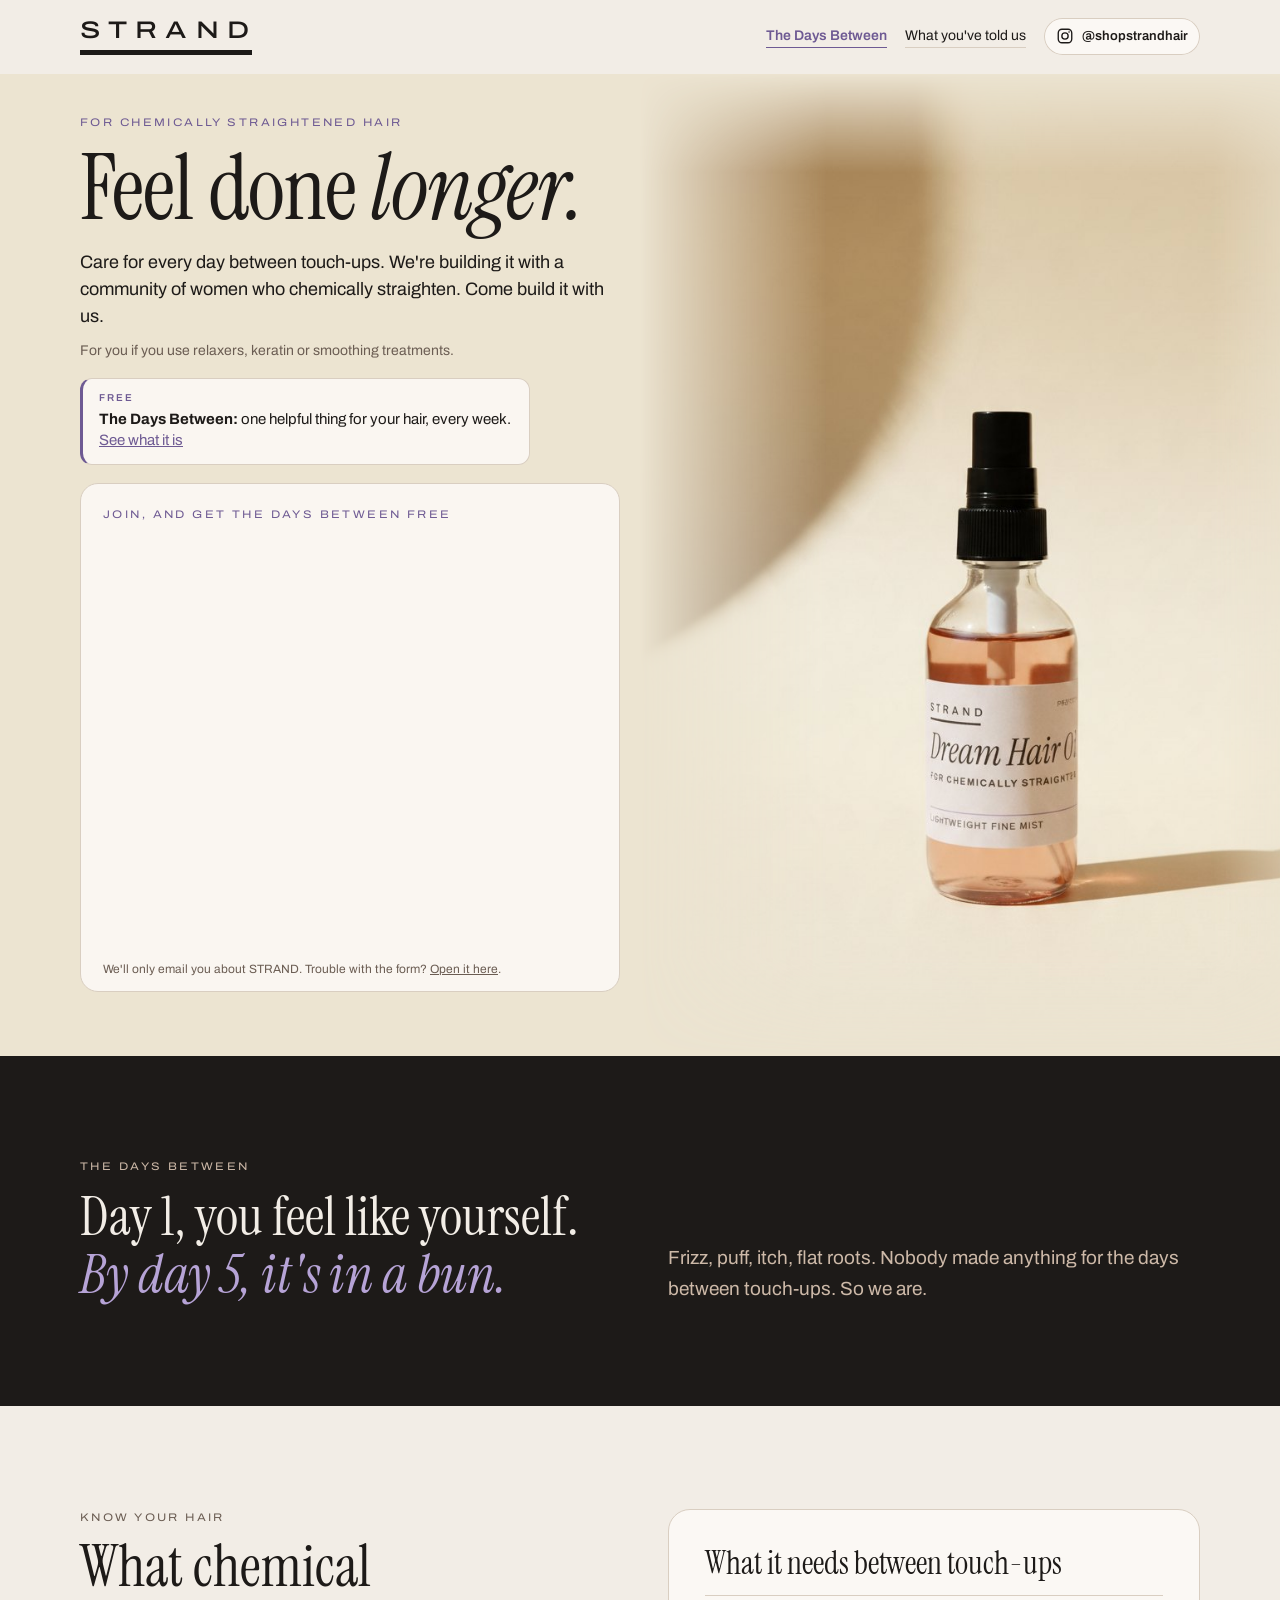
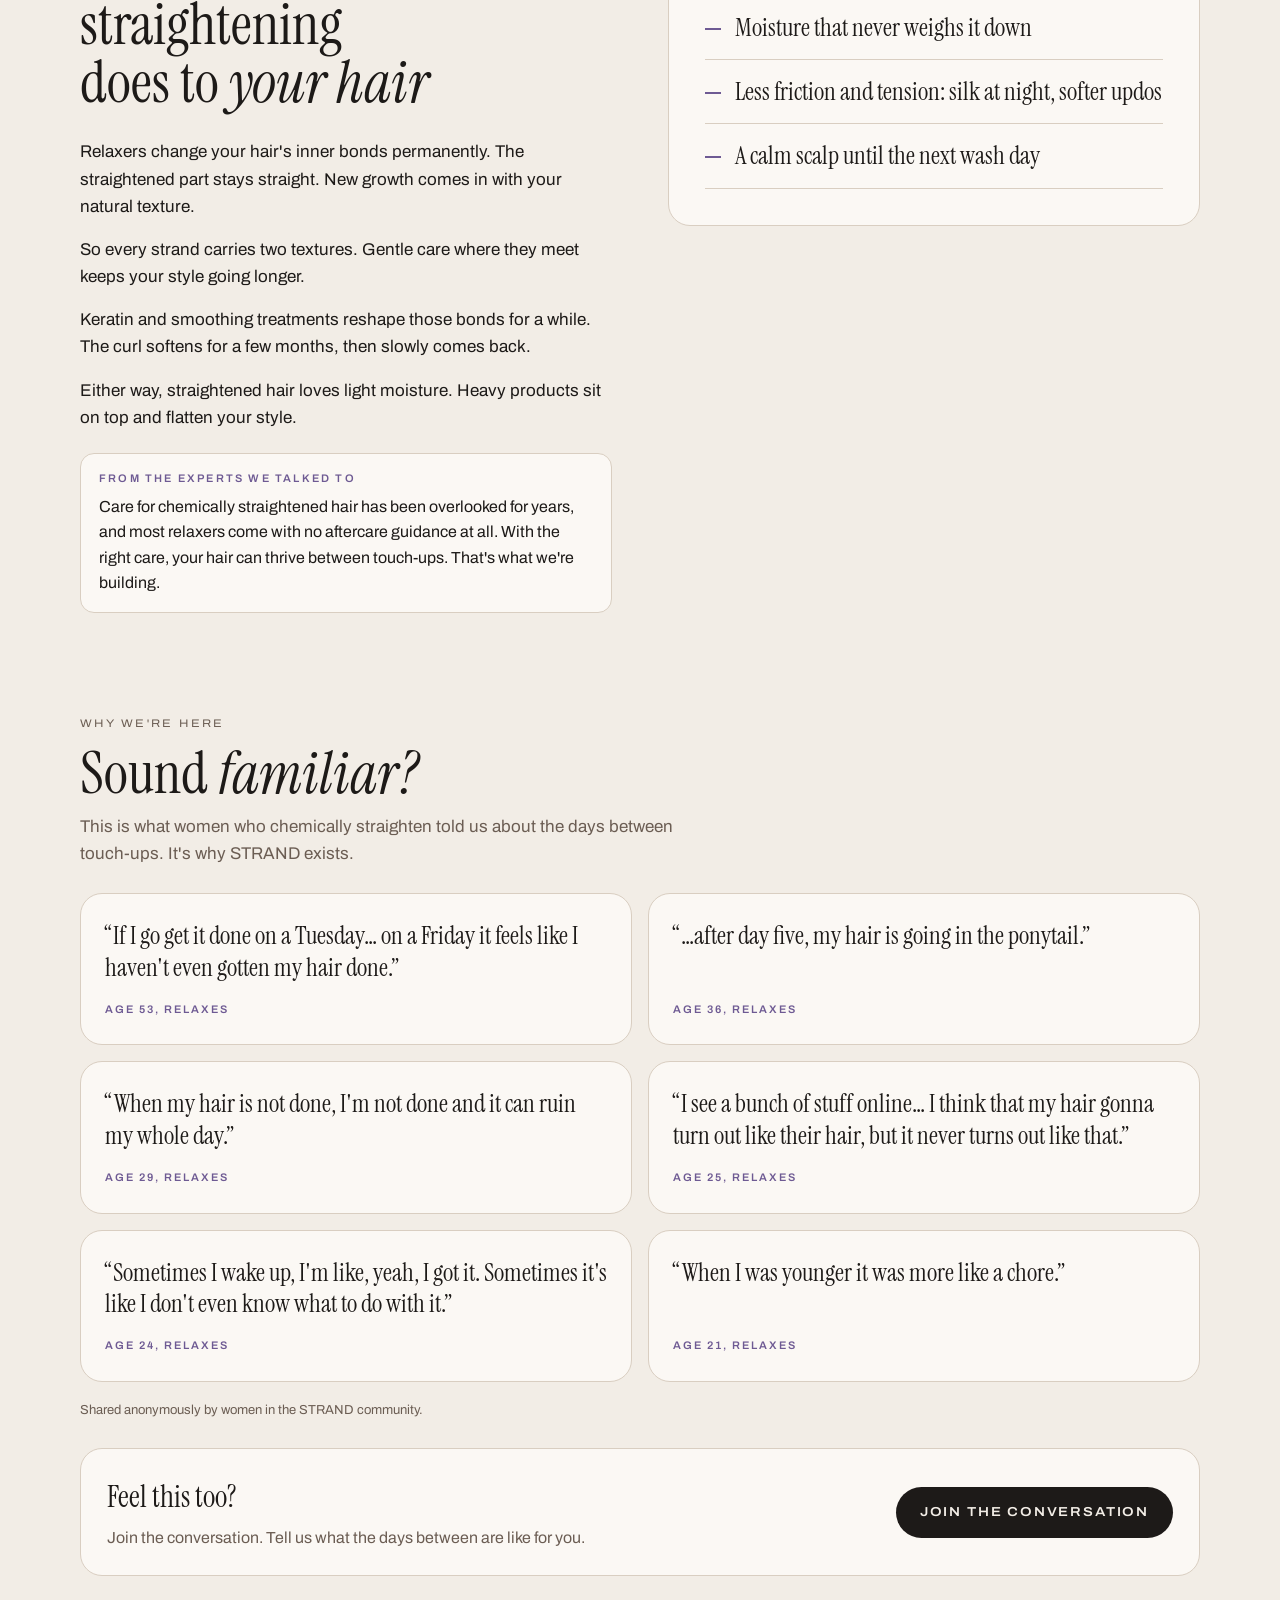
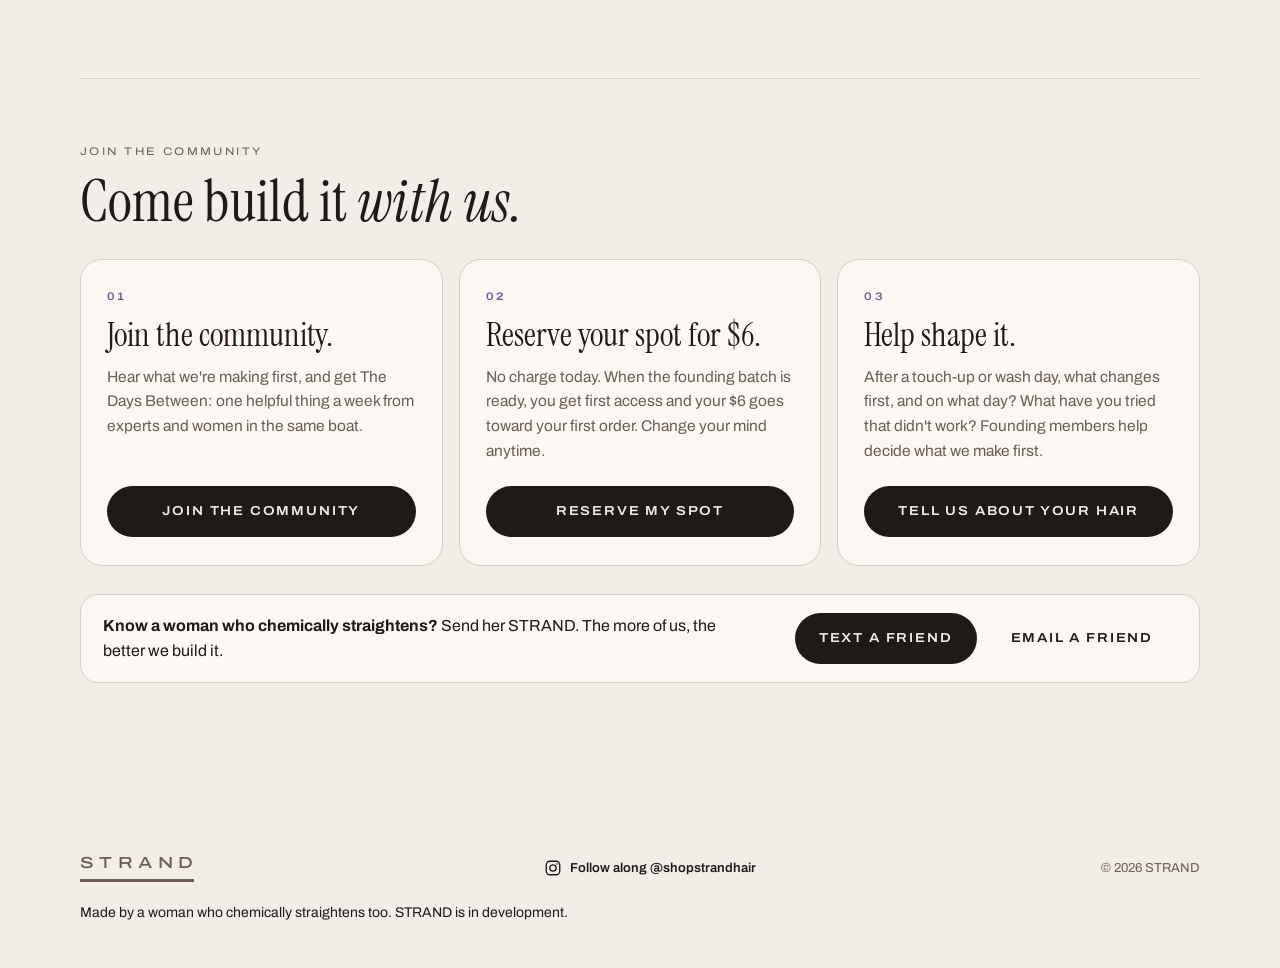
==== commit 34c0f8cd: "Days Between: dated drops, archive list, Drop 1 permalink; callout says Free Co-Authored-By: Claude " ====
--- a/index.html
+++ b/index.html
@@ -143,7 +143,7 @@
         <h1 id="h1">Feel done <em>longer.</em></h1>
         <p class="sub">Care for every day between touch-ups. We're building it with a community of women who chemically straighten. Come build it with us.</p>
         <p class="foryou">For you if you use relaxers, keratin or smoothing treatments.</p>
-        <a class="dbcall" href="/days-between"><span>New · Free</span><b>The Days Between:</b> one helpful thing for your hair, every week. <u>See what it is</u></a>
+        <a class="dbcall" href="/days-between"><span>Free</span><b>The Days Between:</b> one helpful thing for your hair, every week. <u>See what it is</u></a>
         <div class="stage" aria-hidden="true"></div>
         <div class="tally-wrap hero-form" id="join">
           <div class="eyebrow" style="margin-bottom:6px">Join, and get The Days Between free</div>
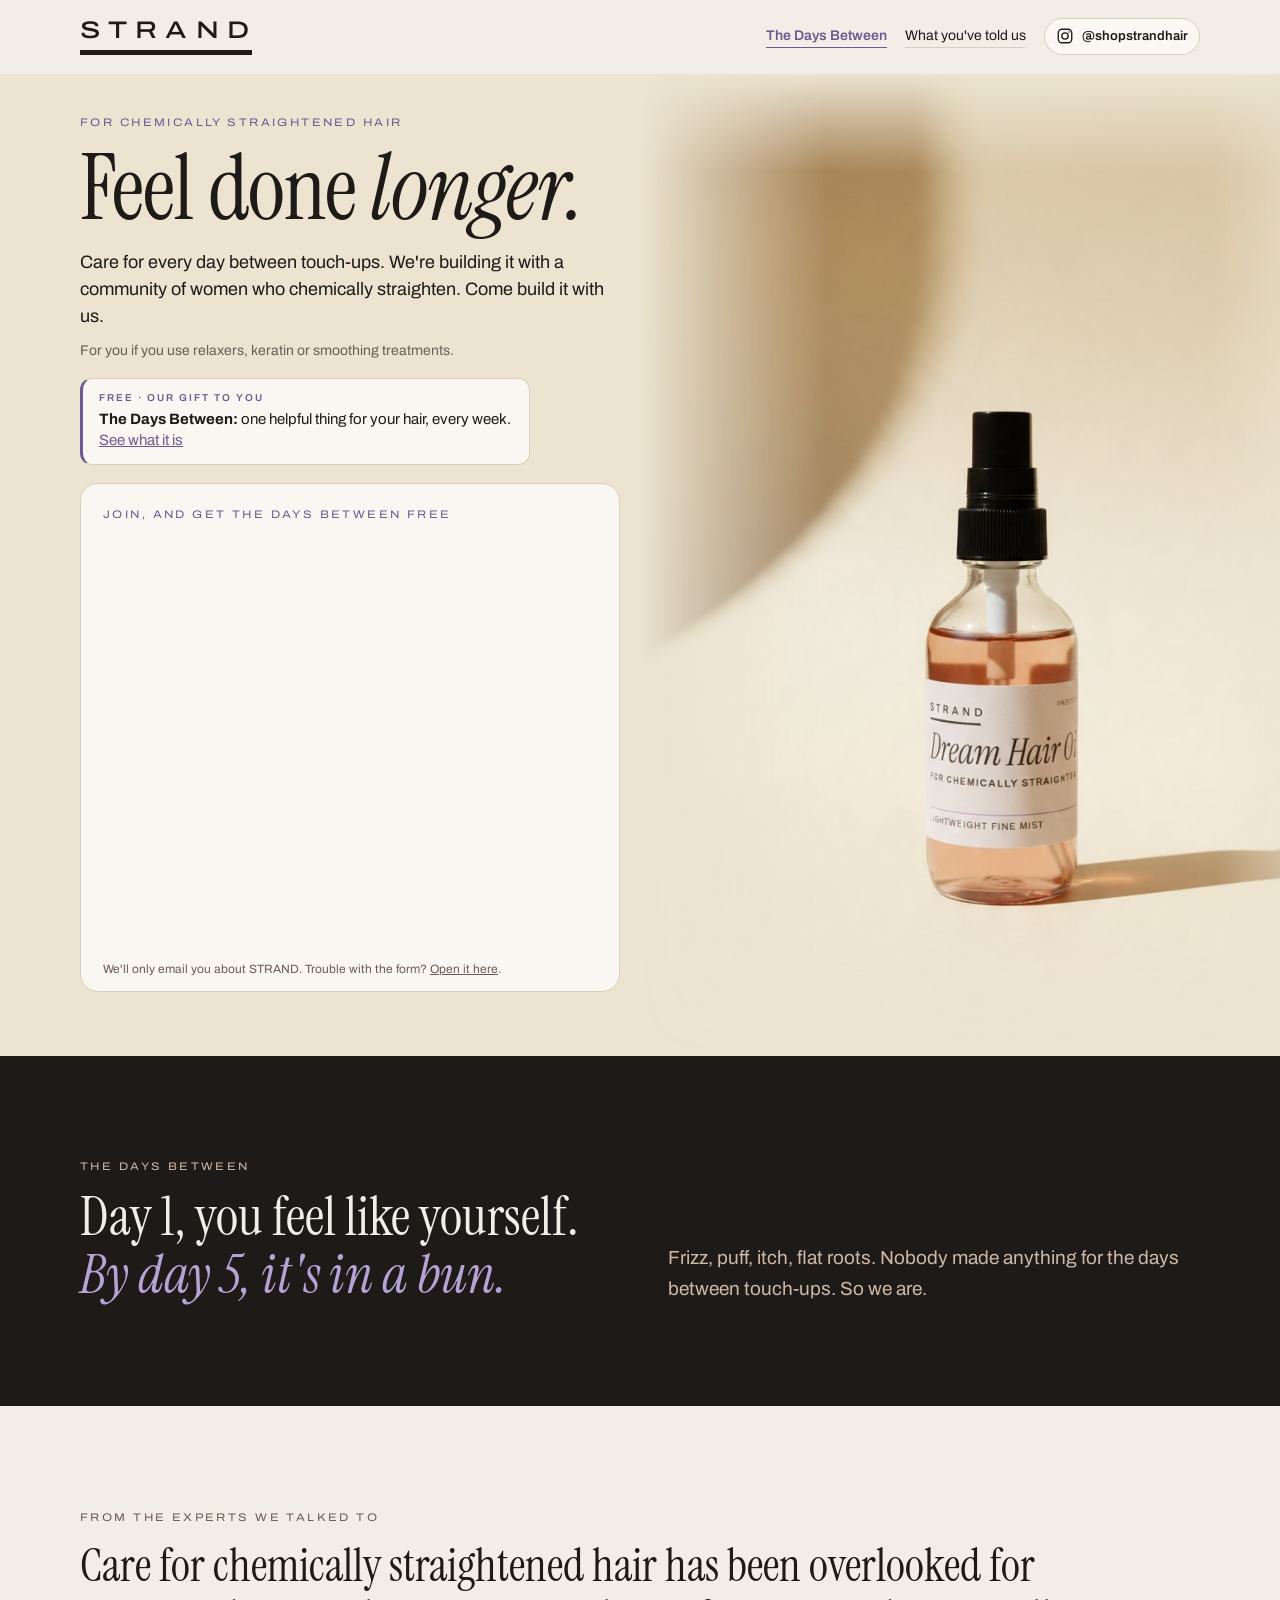
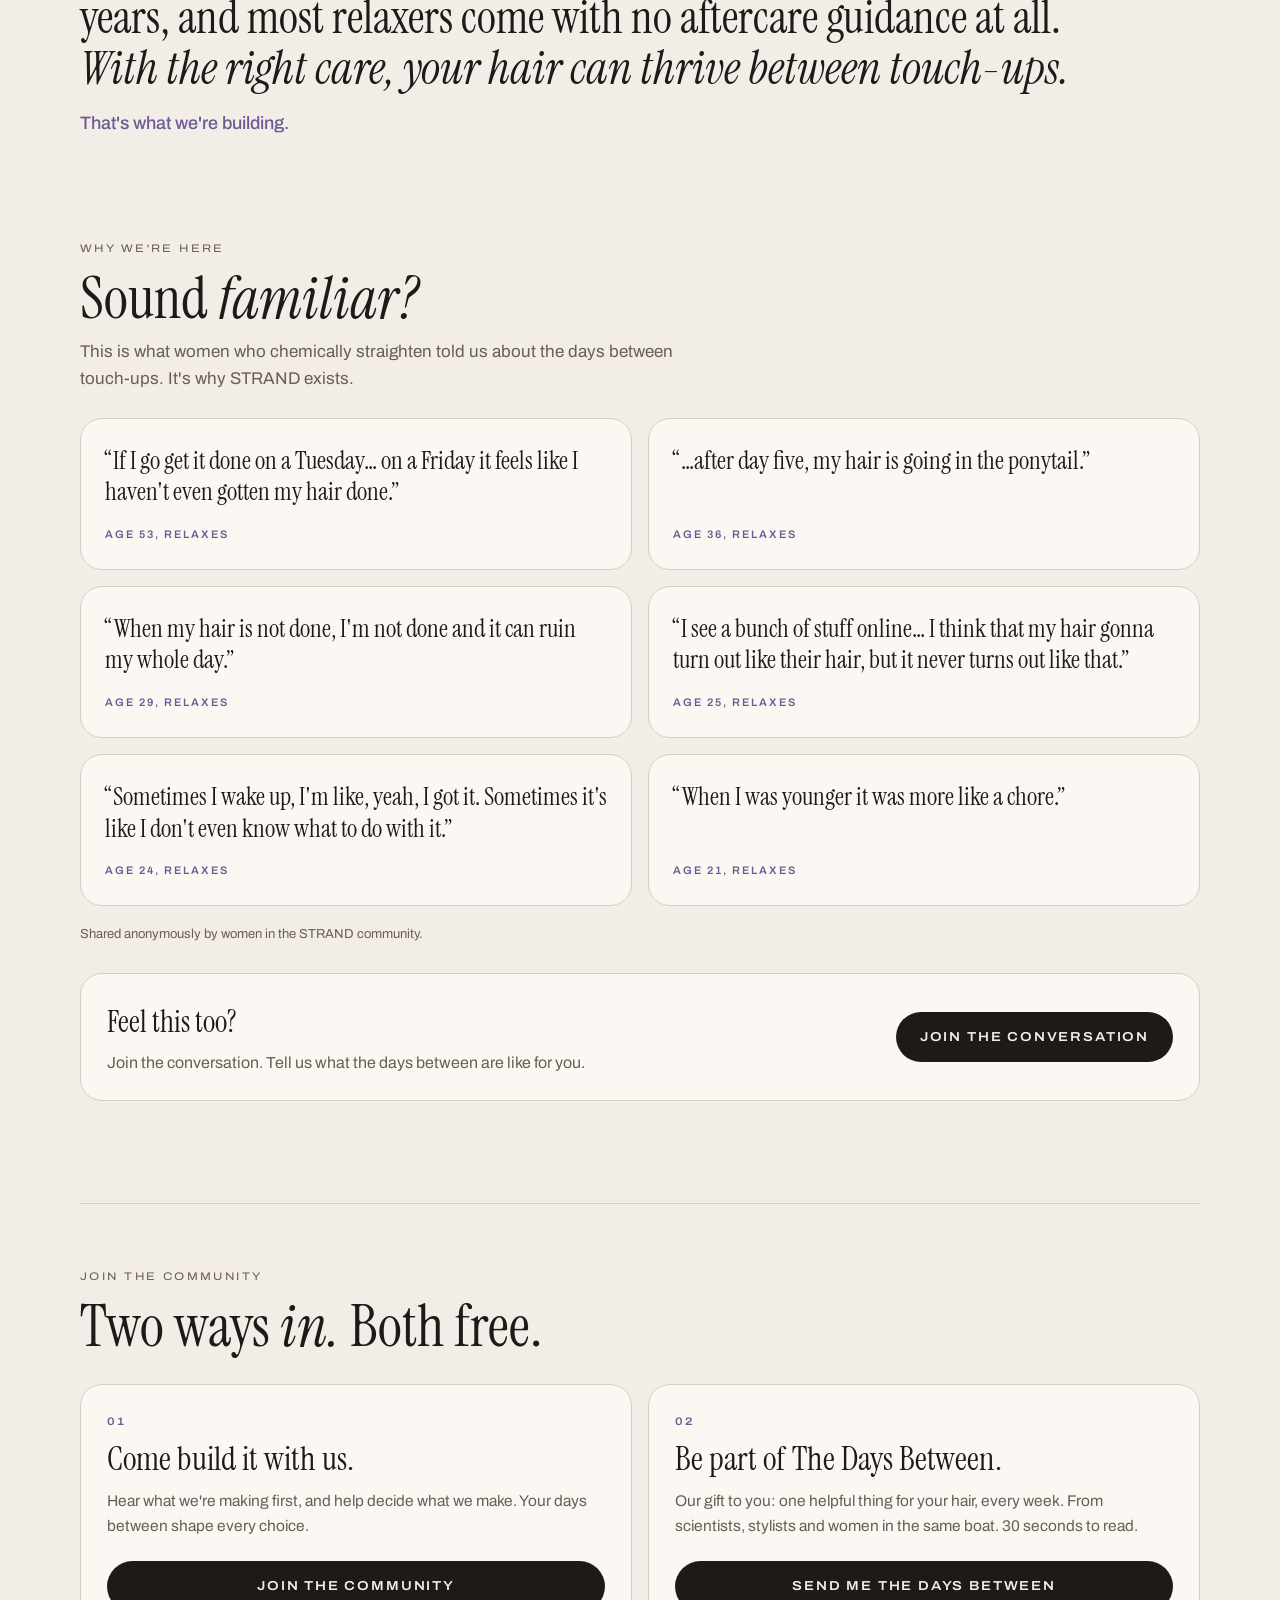
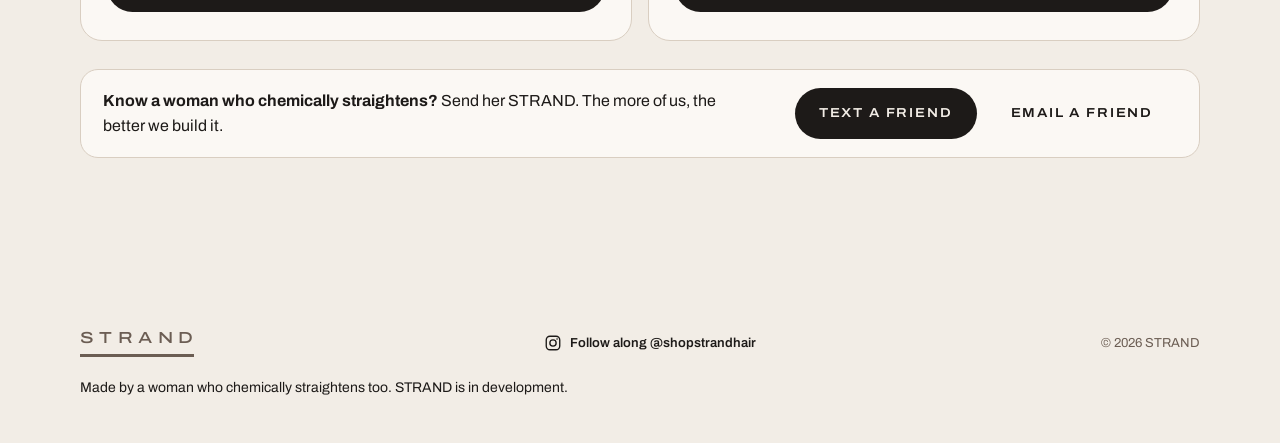
==== commit 41c5b6e9: "Landing: cut Know your hair to experts line, drop $6 and help-shape cards, add Days Between card, gi" ====
--- a/index.html
+++ b/index.html
@@ -55,6 +55,8 @@
 /* What straightening does */
 .navlinks{display:flex;align-items:center;gap:18px}.navtold{font-size:14px;color:var(--ink);text-decoration:none;border-bottom:1px solid var(--line)}.navdb{font-size:14px;color:var(--lav-deep);font-weight:600;text-decoration:none;border-bottom:1px solid currentColor}@media (max-width:600px){.navtold{display:none}}
 .learn .grid{display:grid;grid-template-columns:1fr 1fr;gap:56px;align-items:start}
+.learn .xq{font-size:clamp(28px,3.6vw,46px);line-height:1.12;margin:14px 0 14px;max-width:24em}
+.learn .xsub{margin:0;font-size:18px;color:var(--lav-deep);font-weight:500}
 .learn .facts{display:flex;flex-direction:column;gap:16px;font-size:17px;margin:0}
 .learn .facts p{margin:0}
 .learn .facts .experts{margin-top:6px;padding:16px 18px;background:var(--card);border:1px solid var(--line);border-radius:14px;font-size:16px}
@@ -85,7 +87,7 @@
 /* Three ways in */
 .ways{padding-top:0;padding-bottom:clamp(88px,10vw,128px)}
 .ways .head{border-top:1px solid var(--line);padding-top:clamp(40px,5vw,64px);margin-bottom:28px}
-.ways .row{display:grid;grid-template-columns:repeat(3,1fr);gap:16px}
+.ways .row{display:grid;grid-template-columns:repeat(2,1fr);gap:16px}
 .way{background:var(--card);border:1px solid var(--line);border-radius:22px;padding:28px 26px;display:flex;flex-direction:column;gap:12px;min-width:0}
 .way .n{font-size:11px;letter-spacing:.2em;color:var(--lav-deep);font-weight:600;font-stretch:115%}
 .way h3{font-size:clamp(28px,2.6vw,34px);line-height:1.05}
@@ -143,11 +145,15 @@
         <h1 id="h1">Feel done <em>longer.</em></h1>
         <p class="sub">Care for every day between touch-ups. We're building it with a community of women who chemically straighten. Come build it with us.</p>
         <p class="foryou">For you if you use relaxers, keratin or smoothing treatments.</p>
-        <a class="dbcall" href="/days-between"><span>Free</span><b>The Days Between:</b> one helpful thing for your hair, every week. <u>See what it is</u></a>
+        <a class="dbcall" href="/days-between"><span>Free · our gift to you</span><b>The Days Between:</b> one helpful thing for your hair, every week. <u>See what it is</u></a>
         <div class="stage" aria-hidden="true"></div>
         <div class="tally-wrap hero-form" id="join">
           <div class="eyebrow" style="margin-bottom:6px">Join, and get The Days Between free</div>
           <iframe id="tally" data-src="https://tally.so/embed/q5ZBPY" width="100%" height="420" frameborder="0" marginheight="0" marginwidth="0" title="Join the list"></iframe>
+          <div id="followup" hidden style="margin-top:14px;background:var(--card);border:1px solid var(--line);border-radius:14px;padding:16px 16px 4px">
+            <div class="eyebrow" style="margin-bottom:4px">One more thing, if you have 10 seconds</div>
+            <iframe width="100%" height="230" frameborder="0" marginheight="0" marginwidth="0" title="Optional follow-up"></iframe>
+          </div>
           <p class="fine">We'll only email you about STRAND. Trouble with the form? <a href="https://tally.so/r/q5ZBPY" data-utm target="_blank" rel="noopener">Open it here</a>.</p>
         </div>
       </div>
@@ -167,30 +173,12 @@
     </div>
   </section>
 
-  <!-- What chemical straightening does -->
+  <!-- From the experts -->
   <section class="sec learn" id="learn" aria-labelledby="h2learn">
     <div class="wrap">
-      <div class="grid">
-        <div>
-          <div class="eyebrow">Know your hair</div>
-          <h2 id="h2learn" style="margin:12px 0 26px">What chemical straightening does to <em>your hair</em></h2>
-          <div class="facts">
-            <p>Relaxers change your hair's inner bonds permanently. The straightened part stays straight. New growth comes in with your natural texture.</p>
-            <p>So every strand carries two textures. Gentle care where they meet keeps your style going longer.</p>
-            <p>Keratin and smoothing treatments reshape those bonds for a while. The curl softens for a few months, then slowly comes back.</p>
-            <p>Either way, straightened hair loves light moisture. Heavy products sit on top and flatten your style.</p>
-            <p class="experts"><span>From the experts we talked to</span>Care for chemically straightened hair has been overlooked for years, and most relaxers come with no aftercare guidance at all. With the right care, your hair can thrive between touch-ups. That's what we're building.</p>
-          </div>
-        </div>
-        <div class="needs">
-          <h3>What it needs between touch-ups</h3>
-          <ul>
-            <li>Moisture that never weighs it down</li>
-            <li>Less friction and tension: silk at night, softer updos</li>
-            <li>A calm scalp until the next wash day</li>
-          </ul>
-        </div>
-      </div>
+      <div class="eyebrow">From the experts we talked to</div>
+      <h2 id="h2learn" class="xq">Care for chemically straightened hair has been overlooked for years, and most relaxers come with no aftercare guidance at all. <em>With the right care, your hair can thrive between touch-ups.</em></h2>
+      <p class="xsub">That's what we're building.</p>
     </div>
   </section>
 
@@ -221,26 +209,20 @@
     <div class="wrap">
       <div class="head">
         <div class="eyebrow">Join the community</div>
-        <h2 id="h2ways" style="margin-top:12px">Come build it <em>with us.</em></h2>
+        <h2 id="h2ways" style="margin-top:12px">Two ways <em>in.</em> Both free.</h2>
       </div>
       <div class="row">
         <article class="way">
           <span class="n">01</span>
-          <h3>Join the community.</h3>
-          <p>Hear what we're making first, and get The Days Between: one helpful thing a week from experts and women in the same boat.</p>
+          <h3>Come build it with us.</h3>
+          <p>Hear what we're making first, and help decide what we make. Your days between shape every choice.</p>
           <a class="btn dark" href="https://tally.so/r/q5ZBPY" data-tally-btn="waitlist" target="_blank" rel="noopener">Join the community</a>
         </article>
         <article class="way">
           <span class="n">02</span>
-          <h3>Reserve your spot for $6.</h3>
-          <p>No charge today. When the founding batch is ready, you get first access and your $6 goes toward your first order. Change your mind anytime.</p>
-          <a class="btn dark" href="https://tally.so/r/q5ZBPY" data-tally-btn="reserve6" target="_blank" rel="noopener">Reserve my spot</a>
-        </article>
-        <article class="way">
-          <span class="n">03</span>
-          <h3>Help shape it.</h3>
-          <p>After a touch-up or wash day, what changes first, and on what day? What have you tried that didn't work? Founding members help decide what we make first.</p>
-          <a class="btn dark" href="https://tally.so/r/q5ZBPY" data-tally-btn="feedback" target="_blank" rel="noopener">Tell us about your hair</a>
+          <h3>Be part of The Days Between.</h3>
+          <p>Our gift to you: one helpful thing for your hair, every week. From scientists, stylists and women in the same boat. 30 seconds to read.</p>
+          <a class="btn dark" href="https://tally.so/r/q5ZBPY" data-tally-btn="days_between" target="_blank" rel="noopener">Send me The Days Between</a>
         </article>
       </div>
       <div class="share">
@@ -278,8 +260,26 @@
   sc.onload=function(){ if(window.Tally){ Tally.loadEmbeds(); } };
   sc.onerror=function(){ f.src=f.getAttribute('data-tally-src'); };
   document.head.appendChild(sc);
-  window.addEventListener('message',function(e){ try{ if(typeof e.data==='string' && e.data.indexOf('Tally.FormSubmitted')>-1){ joined(); } }catch(err){} });
-  function joined(){ document.body.classList.add('joined'); upd(); }
+  window.addEventListener('message',function(e){ try{ if(typeof e.data==='string' && e.data.indexOf('Tally.FormSubmitted')>-1){ var d=JSON.parse(e.data); if(d.payload && d.payload.formId && d.payload.formId!==FORM) return; joined(d.payload, f && e.source===f.contentWindow); } }catch(err){} });
+  var didJoin=false;
+  function joined(pl, inline){ try{localStorage.setItem('strand_member','1');}catch(e){} document.body.classList.add('joined'); upd();
+    if(didJoin) return; didJoin=true; followUp(pl||{}, !!inline); }
+
+  // Optional follow-up, shown only after she's on the list
+  var FOLLOW='gbegZM';
+  function followUp(pl, inline){
+    var hf={}; (pl.fields||[]).forEach(function(x){ if(x.type==='INPUT_EMAIL' && x.value) hf.email=x.value; });
+    if(pl.respondentId) hf.respondent=pl.respondentId;
+    if(utm.utm_source) hf.utm_source=utm.utm_source; if(utm.utm_campaign) hf.utm_campaign=utm.utm_campaign;
+    if(inline){
+      var box=document.getElementById('followup'); if(!box) return;
+      var q=new URLSearchParams(hf); q.set('alignLeft','1'); q.set('hideTitle','1'); q.set('transparentBackground','1'); q.set('dynamicHeight','1');
+      box.querySelector('iframe').src='https://tally.so/embed/'+FOLLOW+'?'+q.toString();
+      box.hidden=false;
+    } else if(window.Tally && Tally.openPopup){
+      setTimeout(function(){ Tally.openPopup(FOLLOW,{layout:'modal',width:520,hiddenFields:hf,autoClose:2000}); },1800);
+    }
+  }
 
   // Popup opener. fields = hidden fields sent to Tally (page UTMs + any button tag).
   function opener(fields, link){
@@ -288,7 +288,7 @@
     link.addEventListener('click',function(e){
       if(window.Tally && Tally.openPopup){
         e.preventDefault();
-        Tally.openPopup(FORM,{layout:'modal',width:520,hiddenFields:fields,autoClose:1500,onSubmit:joined});
+        Tally.openPopup(FORM,{layout:'modal',width:520,hiddenFields:fields,autoClose:1500,onSubmit:function(pl){ joined(pl,false); }});
       } // else: the link opens the hosted form in a new tab with the same params
     });
   }
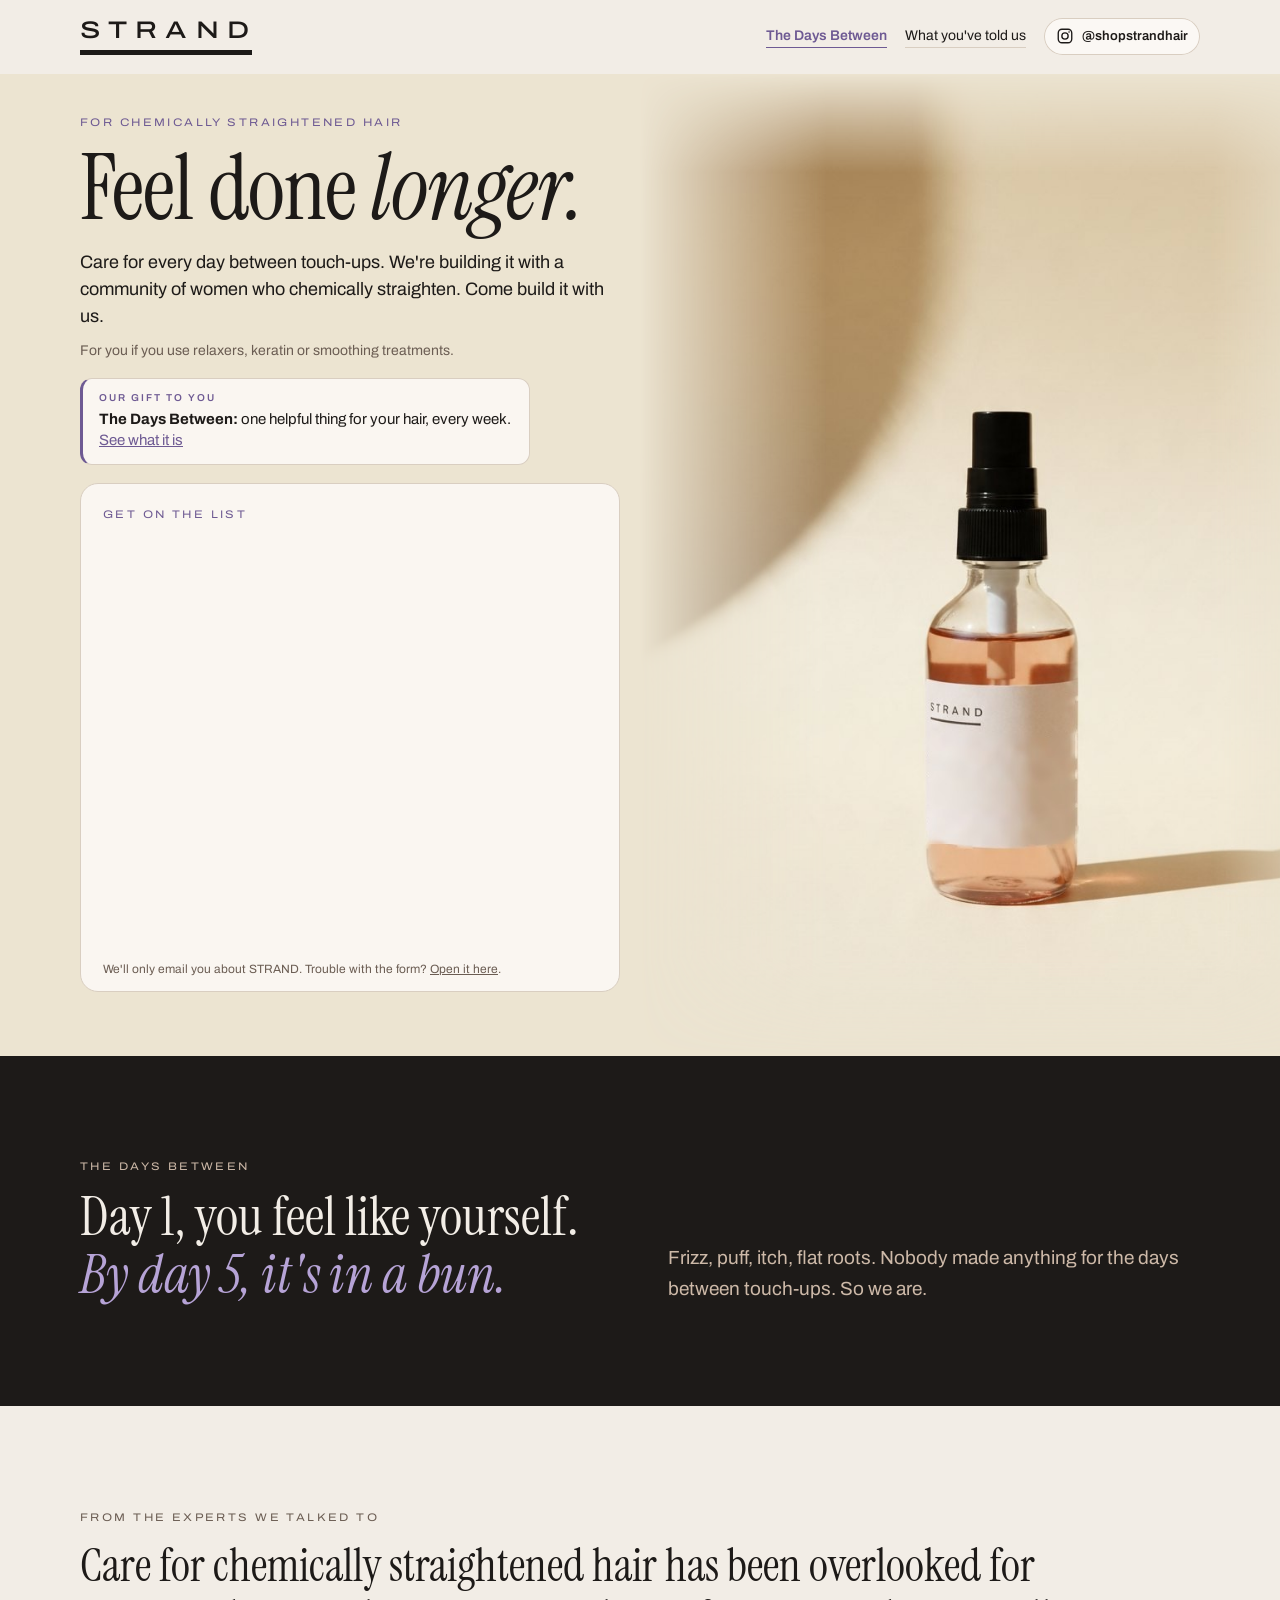
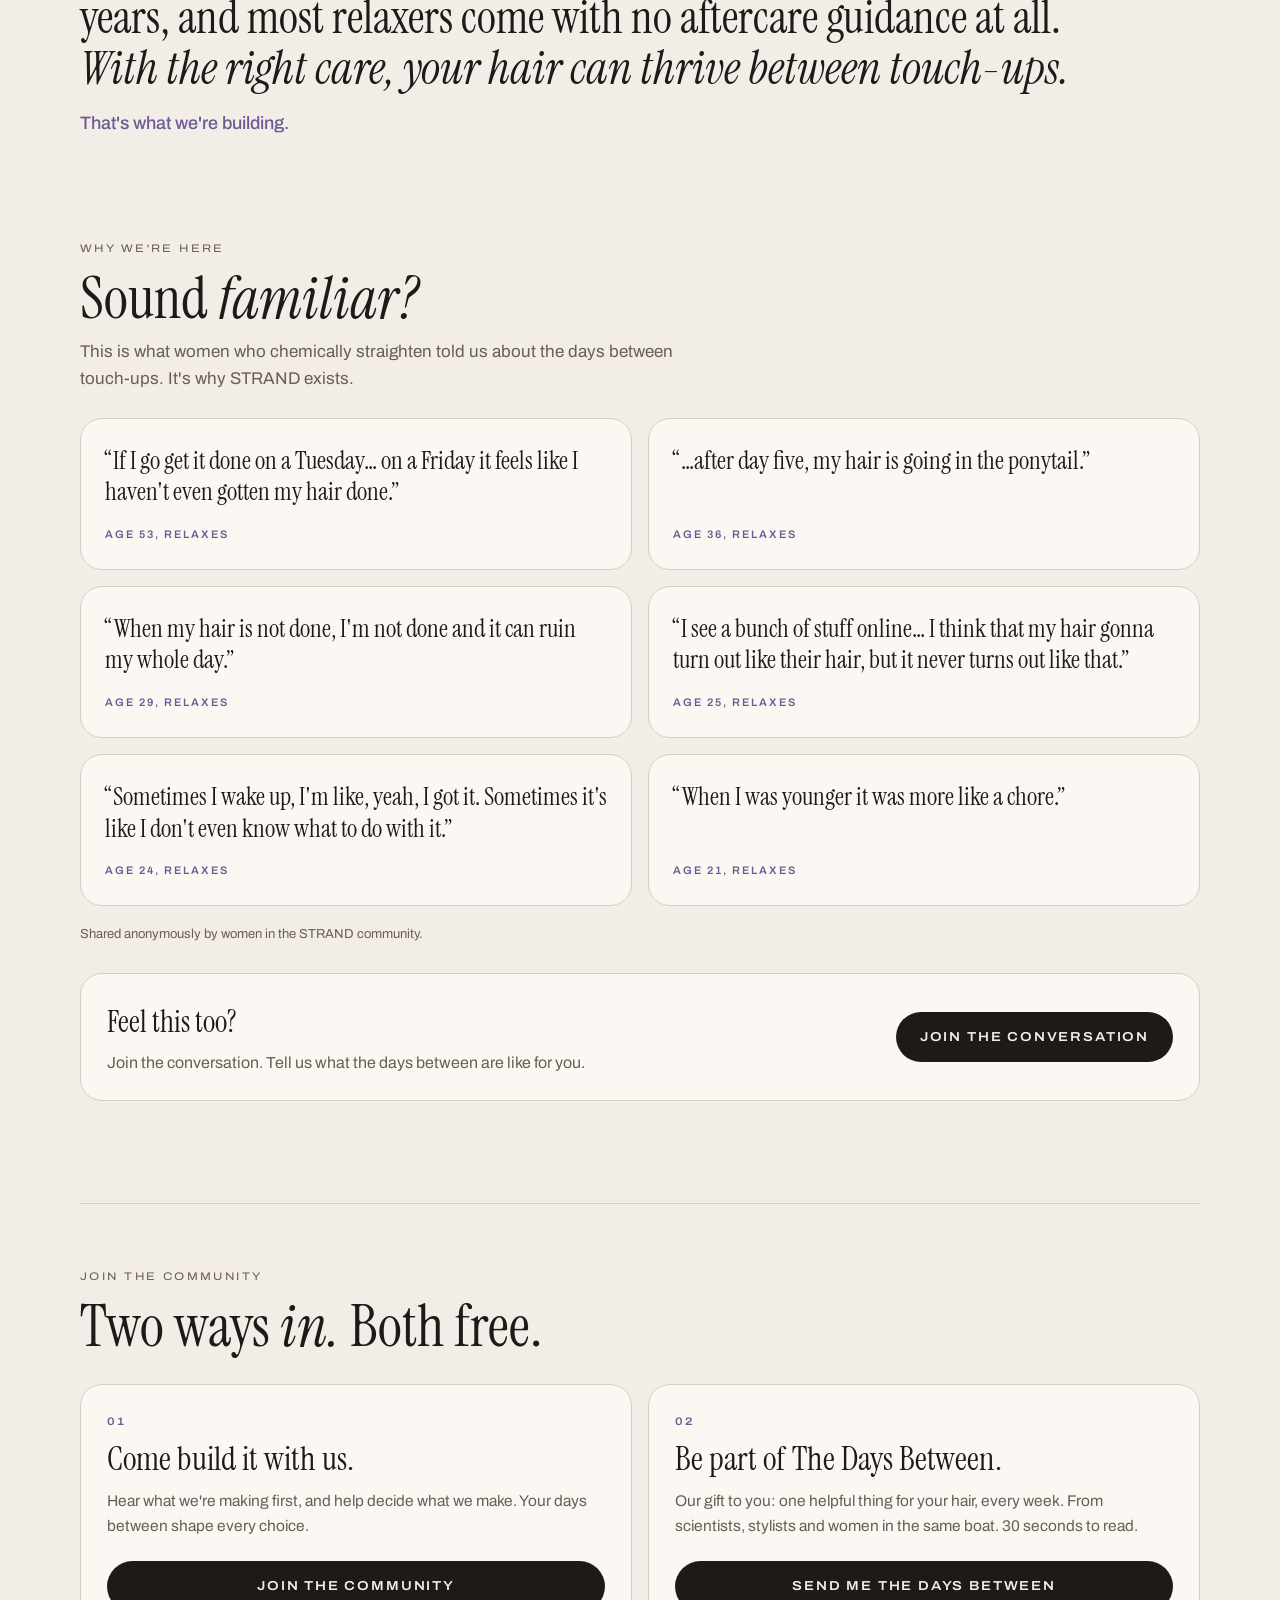
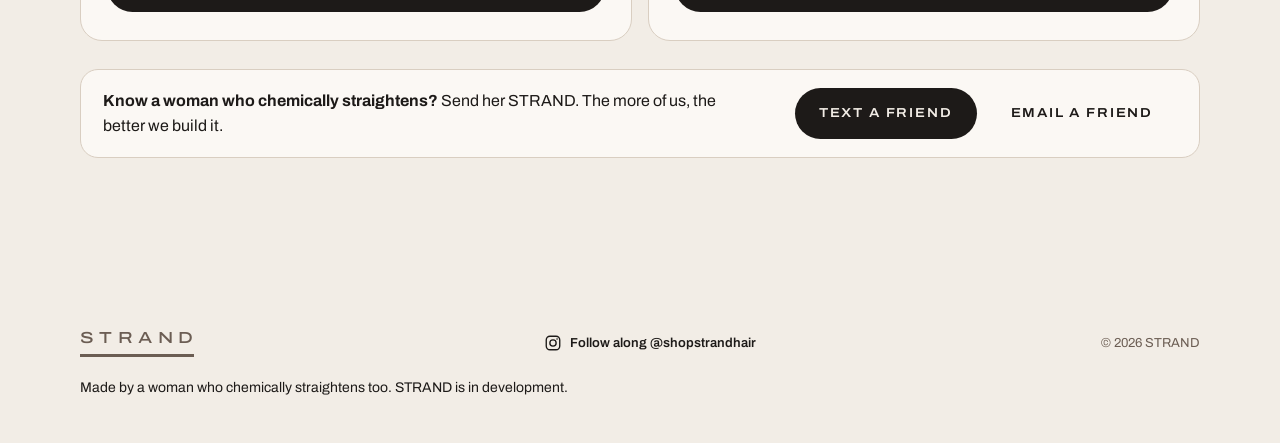
==== commit ec767ca0: "Clean bottle label (no product name) in hero and share preview; trim duplicate gift copy Co-Authored" ====
--- a/index.html
+++ b/index.html
@@ -12,24 +12,24 @@
 <meta property="og:url" content="https://strand-haircare.com/">
 <meta property="og:title" content="STRAND | Care for chemically straightened hair">
 <meta property="og:description" content="Feel done longer. Care for every day between touch-ups, built with women who chemically straighten.">
-<meta property="og:image" content="https://strand-haircare.com/og.png?v=3">
+<meta property="og:image" content="https://strand-haircare.com/og.png?v=4">
 <meta property="og:image:width" content="1200">
 <meta property="og:image:height" content="630">
 <meta property="og:image:alt" content="A STRAND glass bottle with a black fine-mist sprayer on a cream background">
 <meta name="twitter:card" content="summary_large_image">
-<meta name="twitter:image" content="https://strand-haircare.com/og.png?v=3">
+<meta name="twitter:image" content="https://strand-haircare.com/og.png?v=4">
 <link rel="preconnect" href="https://fonts.googleapis.com">
 <link rel="preconnect" href="https://fonts.gstatic.com" crossorigin>
 <link rel="stylesheet" href="https://fonts.googleapis.com/css2?family=Archivo:wdth,wght@62..125,300..700&family=Instrument+Serif:ital@0;1&display=swap">
 <link rel="stylesheet" href="styles.css?v=20261026">
-<link rel="preload" as="image" href="img/dream-hair-oil.jpg">
+<link rel="preload" as="image" href="img/strand-bottle.jpg">
 <style>
 html,body{overflow-x:clip}
 :root{--cream:#ECE4D1}
 
 /* Hero: bottle photo as full-bleed background */
 .v3hero{position:relative;overflow:hidden;background:var(--cream);padding:40px 0 64px}
-.v3hero::before{content:"";position:absolute;top:0;bottom:0;left:50%;aspect-ratio:864/1184;background:url(img/dream-hair-oil.jpg) 50% 50%/cover no-repeat;-webkit-mask-image:linear-gradient(90deg,transparent 0,#000 26%,#000 80%,transparent 100%),linear-gradient(180deg,transparent 0,#000 10%,#000 90%,transparent 100%);-webkit-mask-composite:source-in;mask-image:linear-gradient(90deg,transparent 0,#000 26%,#000 80%,transparent 100%),linear-gradient(180deg,transparent 0,#000 10%,#000 90%,transparent 100%);mask-composite:intersect;pointer-events:none}
+.v3hero::before{content:"";position:absolute;top:0;bottom:0;left:50%;aspect-ratio:864/1184;background:url(img/strand-bottle.jpg) 50% 50%/cover no-repeat;-webkit-mask-image:linear-gradient(90deg,transparent 0,#000 26%,#000 80%,transparent 100%),linear-gradient(180deg,transparent 0,#000 10%,#000 90%,transparent 100%);-webkit-mask-composite:source-in;mask-image:linear-gradient(90deg,transparent 0,#000 26%,#000 80%,transparent 100%),linear-gradient(180deg,transparent 0,#000 10%,#000 90%,transparent 100%);mask-composite:intersect;pointer-events:none}
 .v3hero .wrap{position:relative;z-index:1;min-height:640px;display:flex;align-items:center}
 .v3hero .copy{max-width:540px}
 .v3hero .eyebrow{color:var(--lav-deep);margin-bottom:14px}
@@ -106,7 +106,7 @@
   .days .grid,.learn .grid,.ways .row{grid-template-columns:1fr;gap:22px}
   .v3hero{padding:22px 0 36px}
   .v3hero::before{display:none}
-  .v3hero .stage{margin:-24px calc(-1 * max(20px, env(safe-area-inset-left, 0px))) -6px;background:url(img/dream-hair-oil.jpg) 50% -170px/auto 600px no-repeat;-webkit-mask-image:linear-gradient(180deg,transparent 0,#000 12%,#000 85%,transparent 100%);mask-image:linear-gradient(180deg,transparent 0,#000 12%,#000 85%,transparent 100%)}
+  .v3hero .stage{margin:-24px calc(-1 * max(20px, env(safe-area-inset-left, 0px))) -6px;background:url(img/strand-bottle.jpg) 50% -170px/auto 600px no-repeat;-webkit-mask-image:linear-gradient(180deg,transparent 0,#000 12%,#000 85%,transparent 100%);mask-image:linear-gradient(180deg,transparent 0,#000 12%,#000 85%,transparent 100%)}
   .v3hero .wrap{min-height:0;display:block}
   .v3hero .copy{max-width:none}
   .v3hero .stage{height:340px}
@@ -145,10 +145,10 @@
         <h1 id="h1">Feel done <em>longer.</em></h1>
         <p class="sub">Care for every day between touch-ups. We're building it with a community of women who chemically straighten. Come build it with us.</p>
         <p class="foryou">For you if you use relaxers, keratin or smoothing treatments.</p>
-        <a class="dbcall" href="/days-between"><span>Free · our gift to you</span><b>The Days Between:</b> one helpful thing for your hair, every week. <u>See what it is</u></a>
+        <a class="dbcall" href="/days-between"><span>Our gift to you</span><b>The Days Between:</b> one helpful thing for your hair, every week. <u>See what it is</u></a>
         <div class="stage" aria-hidden="true"></div>
         <div class="tally-wrap hero-form" id="join">
-          <div class="eyebrow" style="margin-bottom:6px">Join, and get The Days Between free</div>
+          <div class="eyebrow" style="margin-bottom:6px">Get on the list</div>
           <iframe id="tally" data-src="https://tally.so/embed/q5ZBPY" width="100%" height="420" frameborder="0" marginheight="0" marginwidth="0" title="Join the list"></iframe>
           <div id="followup" hidden style="margin-top:14px;background:var(--card);border:1px solid var(--line);border-radius:14px;padding:16px 16px 4px">
             <div class="eyebrow" style="margin-bottom:4px">One more thing, if you have 10 seconds</div>
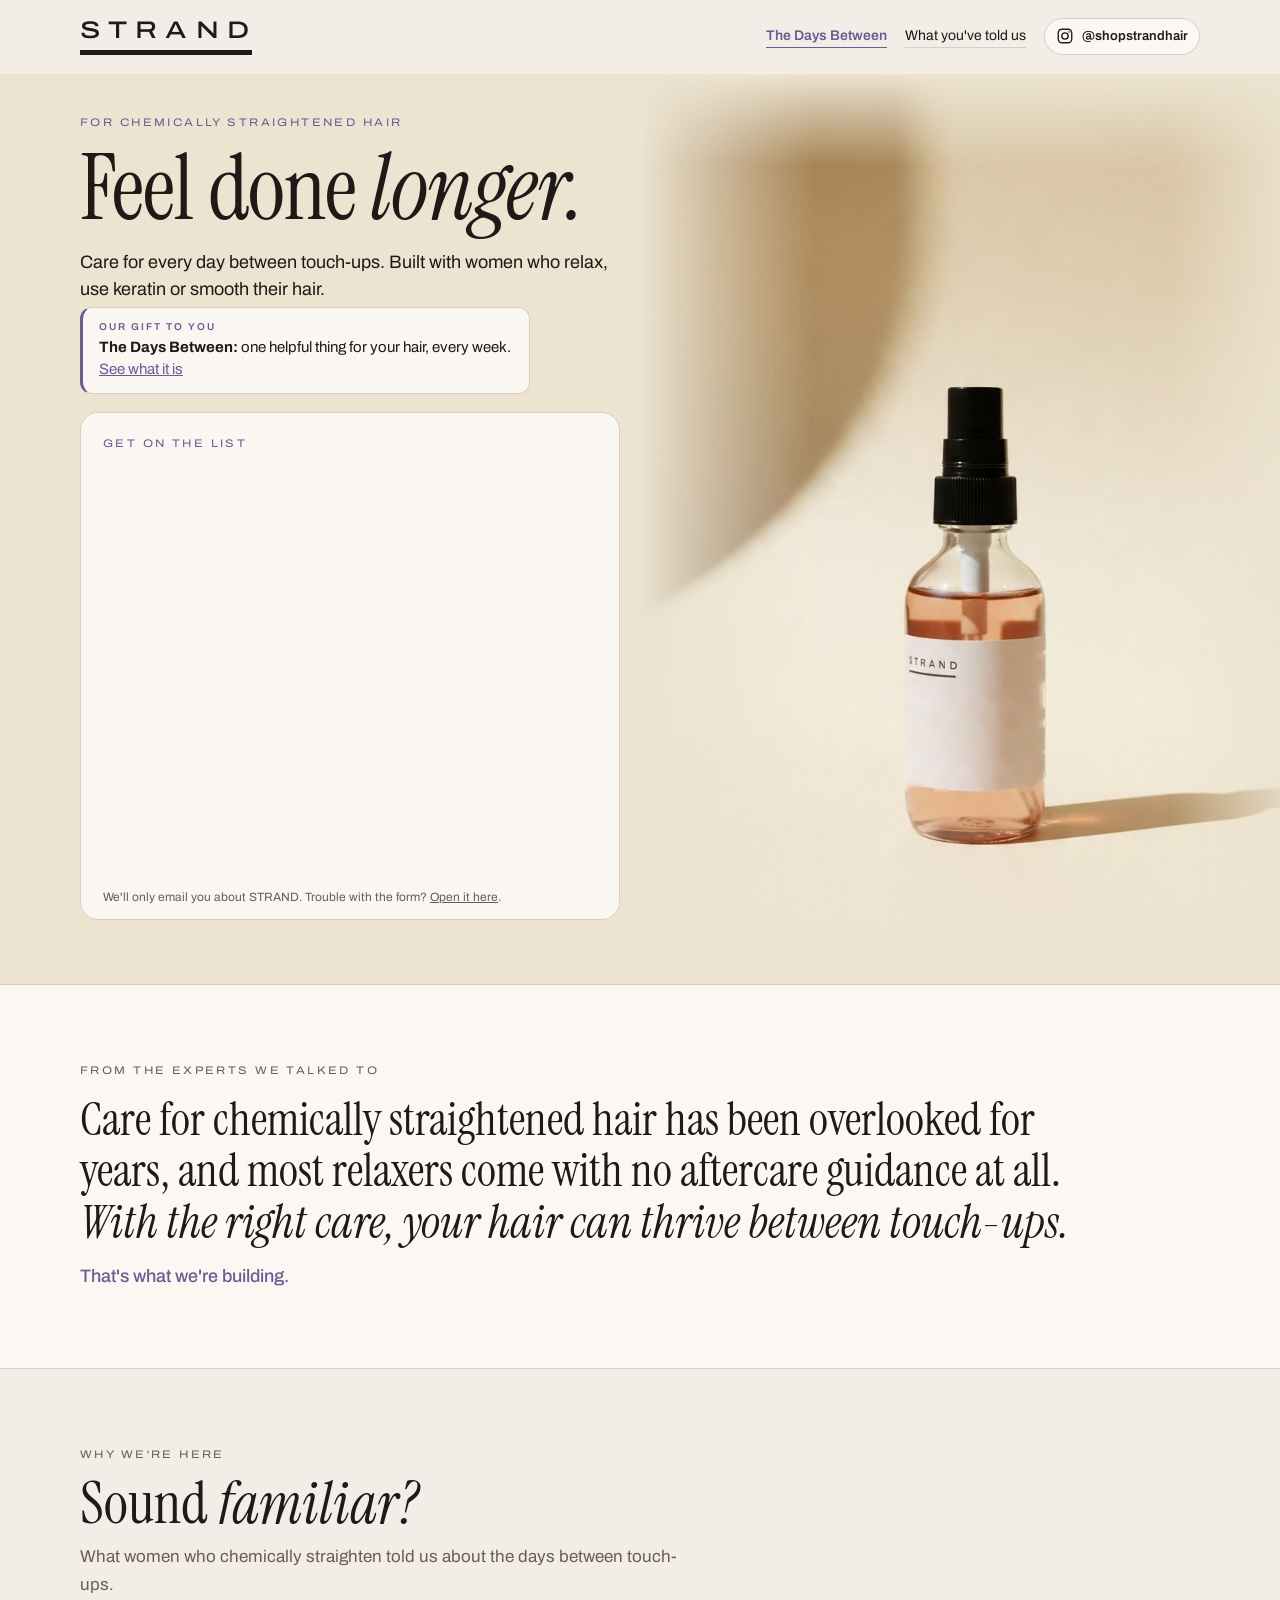
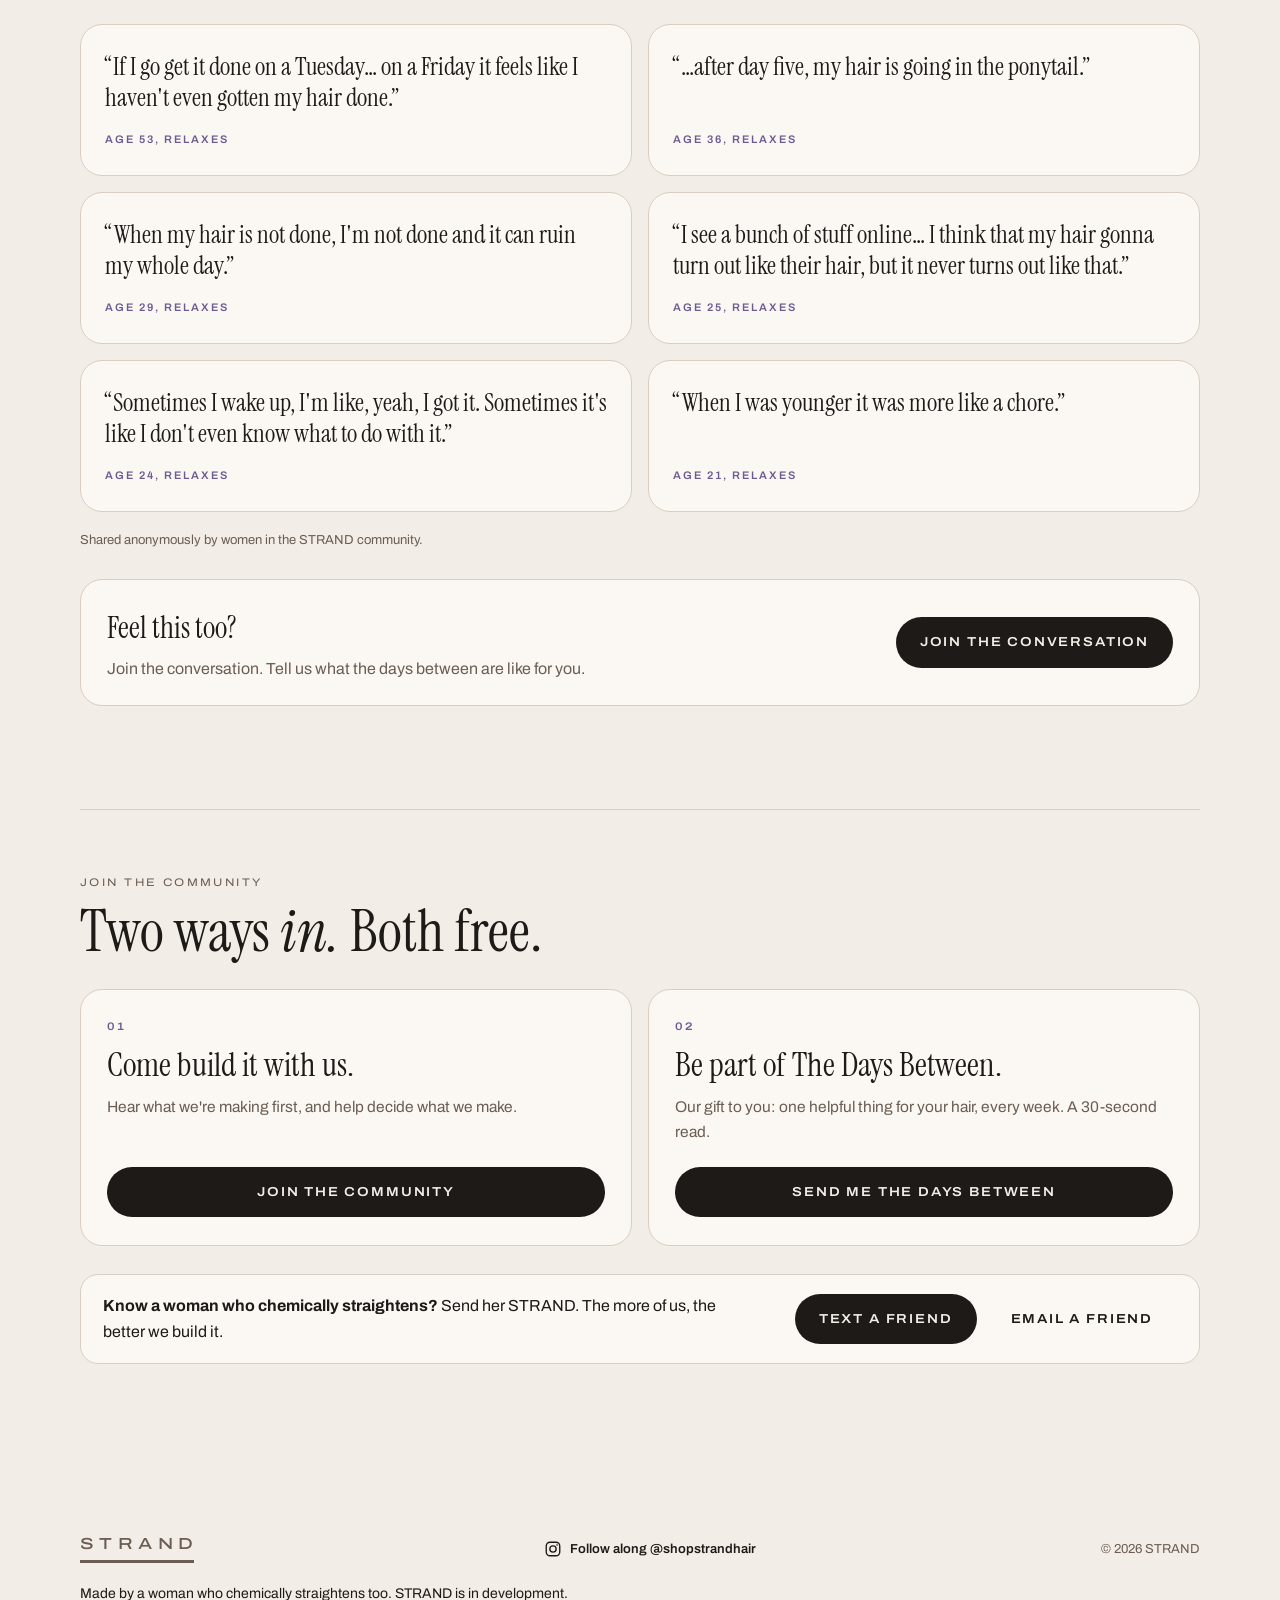
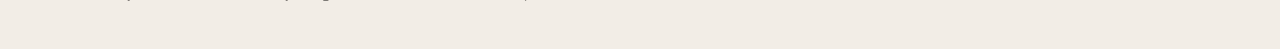
==== commit 2abbe8a9: "Mobile: experts band moves up under hero, cut duplicate day1/day5 section, tighter copy Co-Authored-" ====
--- a/index.html
+++ b/index.html
@@ -57,6 +57,8 @@
 .learn .grid{display:grid;grid-template-columns:1fr 1fr;gap:56px;align-items:start}
 .learn .xq{font-size:clamp(28px,3.6vw,46px);line-height:1.12;margin:14px 0 14px;max-width:24em}
 .learn .xsub{margin:0;font-size:18px;color:var(--lav-deep);font-weight:500}
+.learn{background:var(--card);border-top:1px solid var(--line);border-bottom:1px solid var(--line);padding:clamp(48px,6vw,80px) 0}
+@media (max-width:700px){.learn{padding:40px 0}.learn .xq{font-size:26px;line-height:1.18;margin:10px 0 10px}.learn .xsub{font-size:16px}.told{padding-top:44px}.told .qlede{margin-bottom:18px;font-size:16px}.told h2{font-size:34px}.ways .head{padding-top:36px;margin-bottom:18px}.way{padding:22px 20px;gap:8px}.way h3{font-size:26px}}
 .learn .facts{display:flex;flex-direction:column;gap:16px;font-size:17px;margin:0}
 .learn .facts p{margin:0}
 .learn .facts .experts{margin-top:6px;padding:16px 18px;background:var(--card);border:1px solid var(--line);border-radius:14px;font-size:16px}
@@ -71,7 +73,7 @@
 .learn .needs li::before{content:"";flex:none;width:16px;height:2px;background:var(--lav-deep);transform:translateY(-6px)}
 
 /* What you've told us */
-.told{padding-top:0}
+.told{padding-top:clamp(44px,6vw,80px)}
 .told .qrow{display:grid;grid-template-columns:repeat(2,1fr);gap:16px}
 .told .q{margin:0;background:var(--card);border:1px solid var(--line);border-radius:22px;padding:26px 24px;display:flex;flex-direction:column;justify-content:space-between;gap:18px}
 .told blockquote{margin:0;font-family:var(--f-display);font-size:clamp(21px,2vw,25px);line-height:1.25}
@@ -143,8 +145,7 @@
       <div class="copy">
         <div class="eyebrow">For chemically straightened hair</div>
         <h1 id="h1">Feel done <em>longer.</em></h1>
-        <p class="sub">Care for every day between touch-ups. We're building it with a community of women who chemically straighten. Come build it with us.</p>
-        <p class="foryou">For you if you use relaxers, keratin or smoothing treatments.</p>
+        <p class="sub">Care for every day between touch-ups. Built with women who relax, use keratin or smooth their hair.</p>
         <a class="dbcall" href="/days-between"><span>Our gift to you</span><b>The Days Between:</b> one helpful thing for your hair, every week. <u>See what it is</u></a>
         <div class="stage" aria-hidden="true"></div>
         <div class="tally-wrap hero-form" id="join">
@@ -160,19 +161,6 @@
     </div>
   </section>
 
-  <!-- The days between -->
-  <section class="sec days" id="days" aria-labelledby="h2days">
-    <div class="wrap">
-      <div class="grid">
-        <div>
-          <div class="eyebrow">The days between</div>
-          <h2 id="h2days" class="big">Day 1, you feel like yourself. <em>By day 5, it's in a bun.</em></h2>
-        </div>
-        <p class="lede">Frizz, puff, itch, flat roots. Nobody made anything for the days between touch-ups. So we are.</p>
-      </div>
-    </div>
-  </section>
-
   <!-- From the experts -->
   <section class="sec learn" id="learn" aria-labelledby="h2learn">
     <div class="wrap">
@@ -187,7 +175,7 @@
     <div class="wrap">
       <div class="eyebrow">Why we're here</div>
       <h2 id="h2told" style="margin:12px 0 10px">Sound <em>familiar?</em></h2>
-      <p class="qlede">This is what women who chemically straighten told us about the days between touch-ups. It's why STRAND exists.</p>
+      <p class="qlede">What women who chemically straighten told us about the days between touch-ups.</p>
       <div class="qrow">
           <figure class="q"><blockquote>&ldquo;If I go get it done on a Tuesday&hellip; on a Friday it feels like I haven't even gotten my hair done.&rdquo;</blockquote><figcaption>Age 53, relaxes</figcaption></figure>
           <figure class="q"><blockquote>&ldquo;&hellip;after day five, my hair is going in the ponytail.&rdquo;</blockquote><figcaption>Age 36, relaxes</figcaption></figure>
@@ -215,13 +203,13 @@
         <article class="way">
           <span class="n">01</span>
           <h3>Come build it with us.</h3>
-          <p>Hear what we're making first, and help decide what we make. Your days between shape every choice.</p>
+          <p>Hear what we're making first, and help decide what we make.</p>
           <a class="btn dark" href="https://tally.so/r/q5ZBPY" data-tally-btn="waitlist" target="_blank" rel="noopener">Join the community</a>
         </article>
         <article class="way">
           <span class="n">02</span>
           <h3>Be part of The Days Between.</h3>
-          <p>Our gift to you: one helpful thing for your hair, every week. From scientists, stylists and women in the same boat. 30 seconds to read.</p>
+          <p>Our gift to you: one helpful thing for your hair, every week. A 30-second read.</p>
           <a class="btn dark" href="https://tally.so/r/q5ZBPY" data-tally-btn="days_between" target="_blank" rel="noopener">Send me The Days Between</a>
         </article>
       </div>
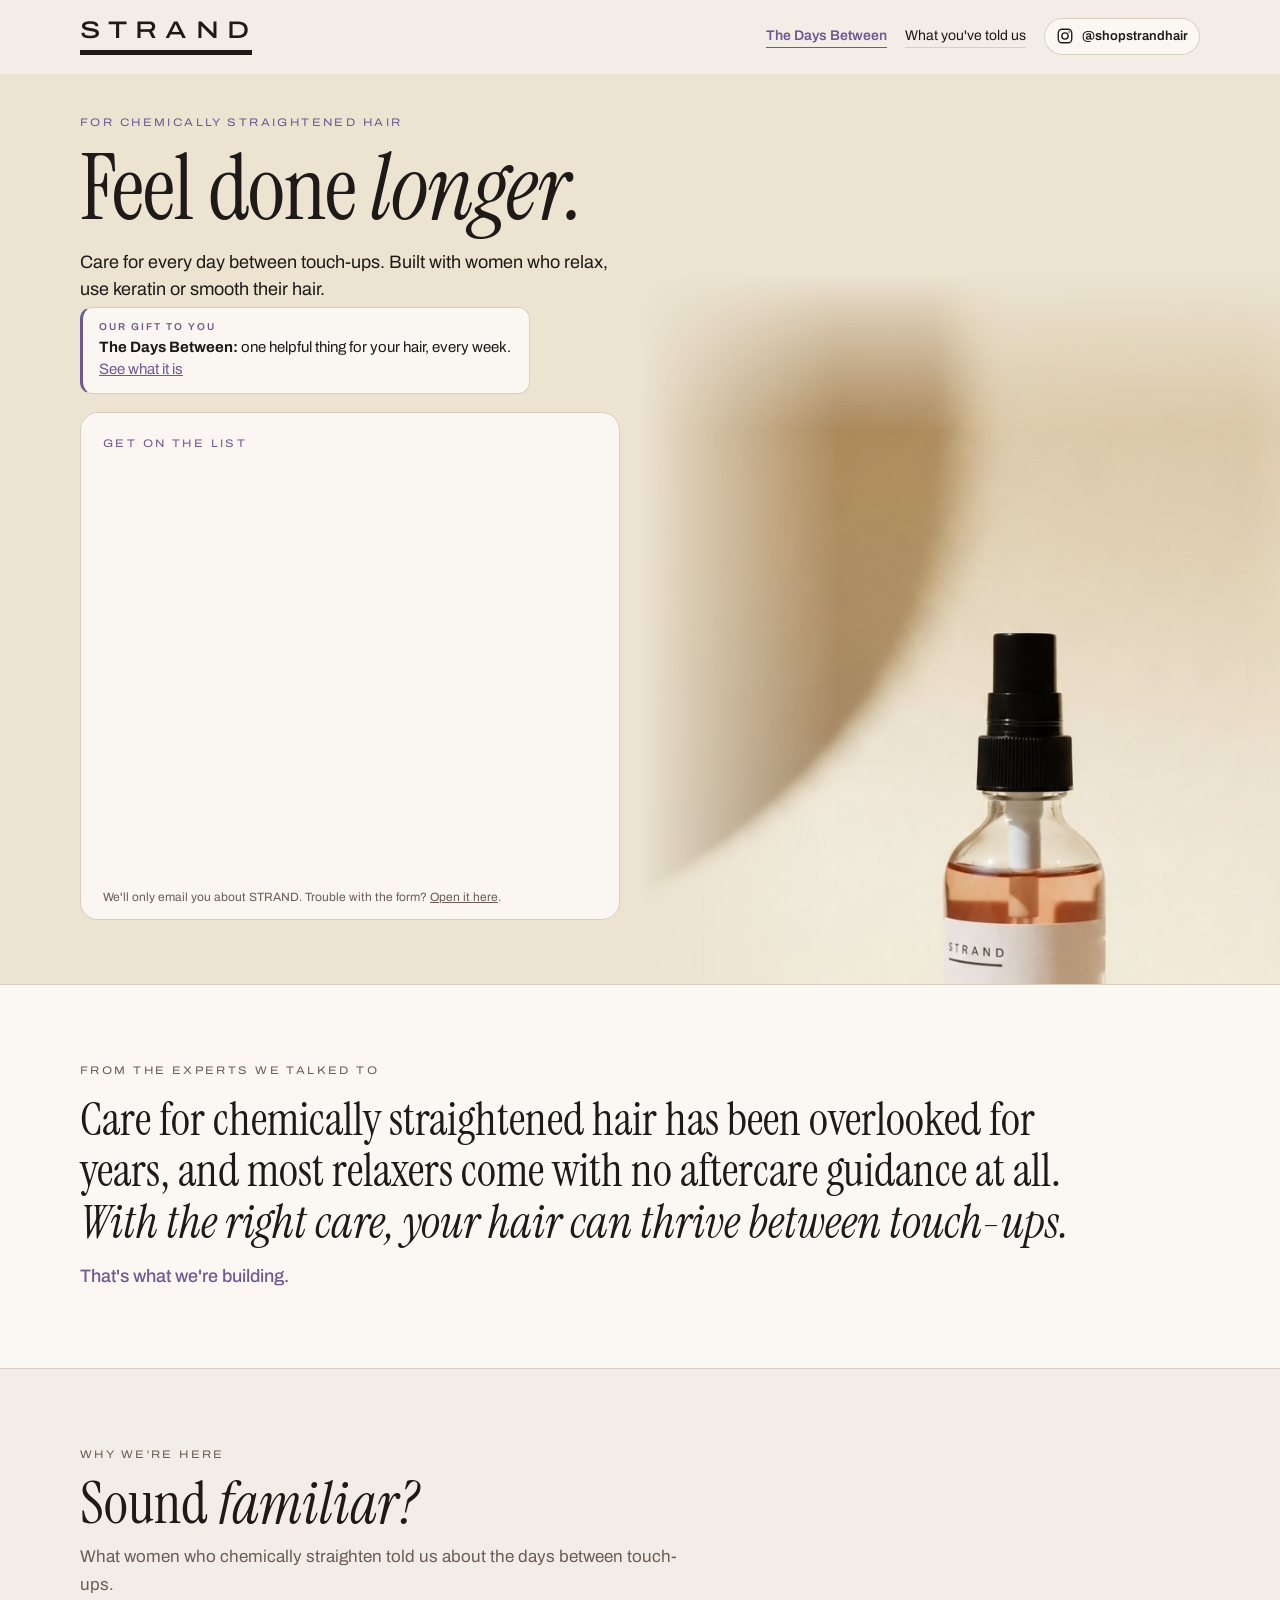
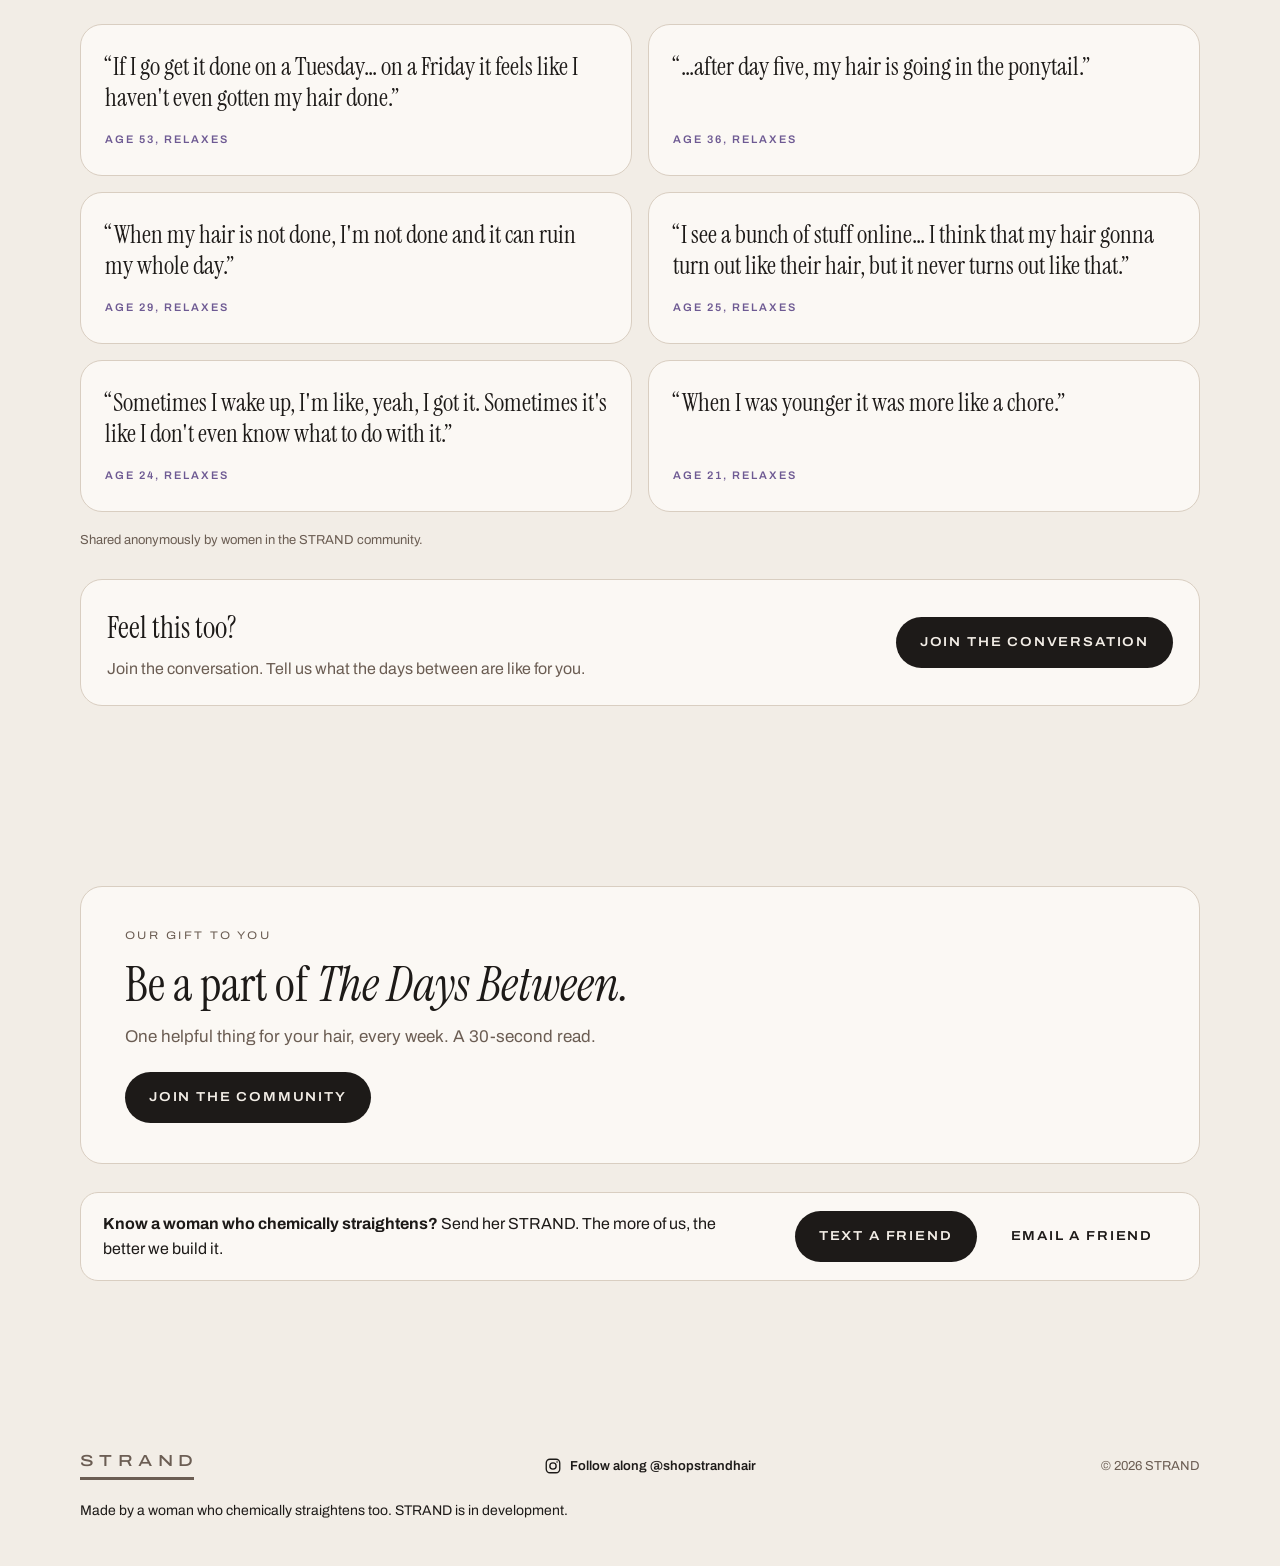
==== commit f66d5a13: "Crop bottle under STRAND line; single Days Between card at bottom Co-Authored-By: Claude Opus 5.5 <n" ====
--- a/index.html
+++ b/index.html
@@ -22,14 +22,14 @@
 <link rel="preconnect" href="https://fonts.gstatic.com" crossorigin>
 <link rel="stylesheet" href="https://fonts.googleapis.com/css2?family=Archivo:wdth,wght@62..125,300..700&family=Instrument+Serif:ital@0;1&display=swap">
 <link rel="stylesheet" href="styles.css?v=20261026">
-<link rel="preload" as="image" href="img/strand-bottle.jpg">
+<link rel="preload" as="image" href="img/strand-bottle-crop.jpg">
 <style>
 html,body{overflow-x:clip}
 :root{--cream:#ECE4D1}
 
 /* Hero: bottle photo as full-bleed background */
 .v3hero{position:relative;overflow:hidden;background:var(--cream);padding:40px 0 64px}
-.v3hero::before{content:"";position:absolute;top:0;bottom:0;left:50%;aspect-ratio:864/1184;background:url(img/strand-bottle.jpg) 50% 50%/cover no-repeat;-webkit-mask-image:linear-gradient(90deg,transparent 0,#000 26%,#000 80%,transparent 100%),linear-gradient(180deg,transparent 0,#000 10%,#000 90%,transparent 100%);-webkit-mask-composite:source-in;mask-image:linear-gradient(90deg,transparent 0,#000 26%,#000 80%,transparent 100%),linear-gradient(180deg,transparent 0,#000 10%,#000 90%,transparent 100%);mask-composite:intersect;pointer-events:none}
+.v3hero::before{content:"";position:absolute;top:auto;height:78%;bottom:0;left:50%;aspect-ratio:864/805;background:url(img/strand-bottle-crop.jpg) 50% 100%/cover no-repeat;-webkit-mask-image:linear-gradient(90deg,transparent 0,#000 26%,#000 80%,transparent 100%),linear-gradient(180deg,transparent 0,#000 22%,#000 100%);-webkit-mask-composite:source-in;mask-image:linear-gradient(90deg,transparent 0,#000 26%,#000 80%,transparent 100%),linear-gradient(180deg,transparent 0,#000 22%,#000 100%);mask-composite:intersect;pointer-events:none}
 .v3hero .wrap{position:relative;z-index:1;min-height:640px;display:flex;align-items:center}
 .v3hero .copy{max-width:540px}
 .v3hero .eyebrow{color:var(--lav-deep);margin-bottom:14px}
@@ -95,6 +95,7 @@
 .way h3{font-size:clamp(28px,2.6vw,34px);line-height:1.05}
 .way p{margin:0;color:var(--muted);font-size:15.5px;flex:1}
 .way .btn{margin-top:10px;align-self:stretch}
+.ways{padding-top:clamp(44px,6vw,80px)}.way.gift{border-top:1px solid var(--line)}.way.gift h2{font-size:clamp(32px,4vw,48px);line-height:1.05;margin:4px 0 0}.way.gift p{font-size:17px;flex:none}@media (min-width:701px){.way.gift{padding:40px 44px}.way.gift .btn{align-self:flex-start}}
 
 .sticky{position:fixed;left:12px;right:12px;bottom:calc(12px + env(safe-area-inset-bottom));z-index:50;display:none}
 .sticky .btn{width:100%;box-shadow:0 8px 28px rgba(29,26,24,.25)}
@@ -108,14 +109,14 @@
   .days .grid,.learn .grid,.ways .row{grid-template-columns:1fr;gap:22px}
   .v3hero{padding:22px 0 36px}
   .v3hero::before{display:none}
-  .v3hero .stage{margin:-24px calc(-1 * max(20px, env(safe-area-inset-left, 0px))) -6px;background:url(img/strand-bottle.jpg) 50% -170px/auto 600px no-repeat;-webkit-mask-image:linear-gradient(180deg,transparent 0,#000 12%,#000 85%,transparent 100%);mask-image:linear-gradient(180deg,transparent 0,#000 12%,#000 85%,transparent 100%)}
+  .v3hero .stage{margin:-24px calc(-1 * max(20px, env(safe-area-inset-left, 0px))) -6px;background:url(img/strand-bottle-crop.jpg) 50% 100%/auto 483px no-repeat;-webkit-mask-image:linear-gradient(180deg,transparent 0,#000 14%);mask-image:linear-gradient(180deg,transparent 0,#000 14%)}
   .v3hero .wrap{min-height:0;display:block}
   .v3hero .copy{max-width:none}
   .v3hero .stage{height:340px}
   /* Mobile: form above the fold, bottle below it */
   .v3hero .copy{display:flex;flex-direction:column}
   .v3hero .hero-form{order:1}
-  .v3hero .stage{order:2;margin-top:4px;height:300px}
+  .v3hero .stage{order:2;margin-top:4px;height:280px}
   .v3hero .foryou{margin-bottom:14px}
   .v3hero h1{font-size:46px}
   .v3hero .sub{font-size:16px;margin:12px 0 8px}
@@ -192,27 +193,15 @@
     </div>
   </section>
 
-  <!-- Three ways in -->
+  <!-- The gift -->
   <section class="sec ways" id="ways" aria-labelledby="h2ways">
     <div class="wrap">
-      <div class="head">
-        <div class="eyebrow">Join the community</div>
-        <h2 id="h2ways" style="margin-top:12px">Two ways <em>in.</em> Both free.</h2>
-      </div>
-      <div class="row">
-        <article class="way">
-          <span class="n">01</span>
-          <h3>Come build it with us.</h3>
-          <p>Hear what we're making first, and help decide what we make.</p>
-          <a class="btn dark" href="https://tally.so/r/q5ZBPY" data-tally-btn="waitlist" target="_blank" rel="noopener">Join the community</a>
-        </article>
-        <article class="way">
-          <span class="n">02</span>
-          <h3>Be part of The Days Between.</h3>
-          <p>Our gift to you: one helpful thing for your hair, every week. A 30-second read.</p>
-          <a class="btn dark" href="https://tally.so/r/q5ZBPY" data-tally-btn="days_between" target="_blank" rel="noopener">Send me The Days Between</a>
-        </article>
-      </div>
+      <article class="way gift">
+        <div class="eyebrow">Our gift to you</div>
+        <h2 id="h2ways">Be a part of <em>The Days Between.</em></h2>
+        <p>One helpful thing for your hair, every week. A 30-second read.</p>
+        <a class="btn dark" href="https://tally.so/r/q5ZBPY" data-tally-btn="days_between" target="_blank" rel="noopener">Join the community</a>
+      </article>
       <div class="share">
         <p><strong>Know a woman who chemically straightens?</strong> Send her STRAND. The more of us, the better we build it.</p>
         <div class="sharebtns"><a class="btn dark" href="sms:?&amp;body=Thought%20of%20you%21%20I%20joined%20STRAND.%20They%27re%20building%20care%20for%20chemically%20straightened%20hair%2C%20for%20every%20day%20between%20touch-ups.%20Free%20to%20join%2C%20and%20you%20help%20decide%20what%20they%20make%20first%3A%20https%3A%2F%2Fstrand-haircare.com%2Fhi">Text a friend</a><a class="btn" href="mailto:?subject=Thought%20of%20you&amp;body=Hey%21%0A%0AI%20joined%20STRAND%20and%20thought%20of%20you%20right%20away.%0A%0AS%20T%20R%20A%20N%20D%0AFeel%20done%20longer.%0A%0ACare%20for%20every%20day%20between%20touch-ups%2C%20made%20with%20women%20who%20relax%2C%20use%20keratin%20or%20smooth%20their%20hair.%20It%27s%20a%20free%20community%2C%20and%20you%20help%20decide%20what%20they%20make%20first.%0A%0AJoin%20here%3A%20https%3A%2F%2Fstrand-haircare.com%2Finvite%0A">Email a friend</a></div>
